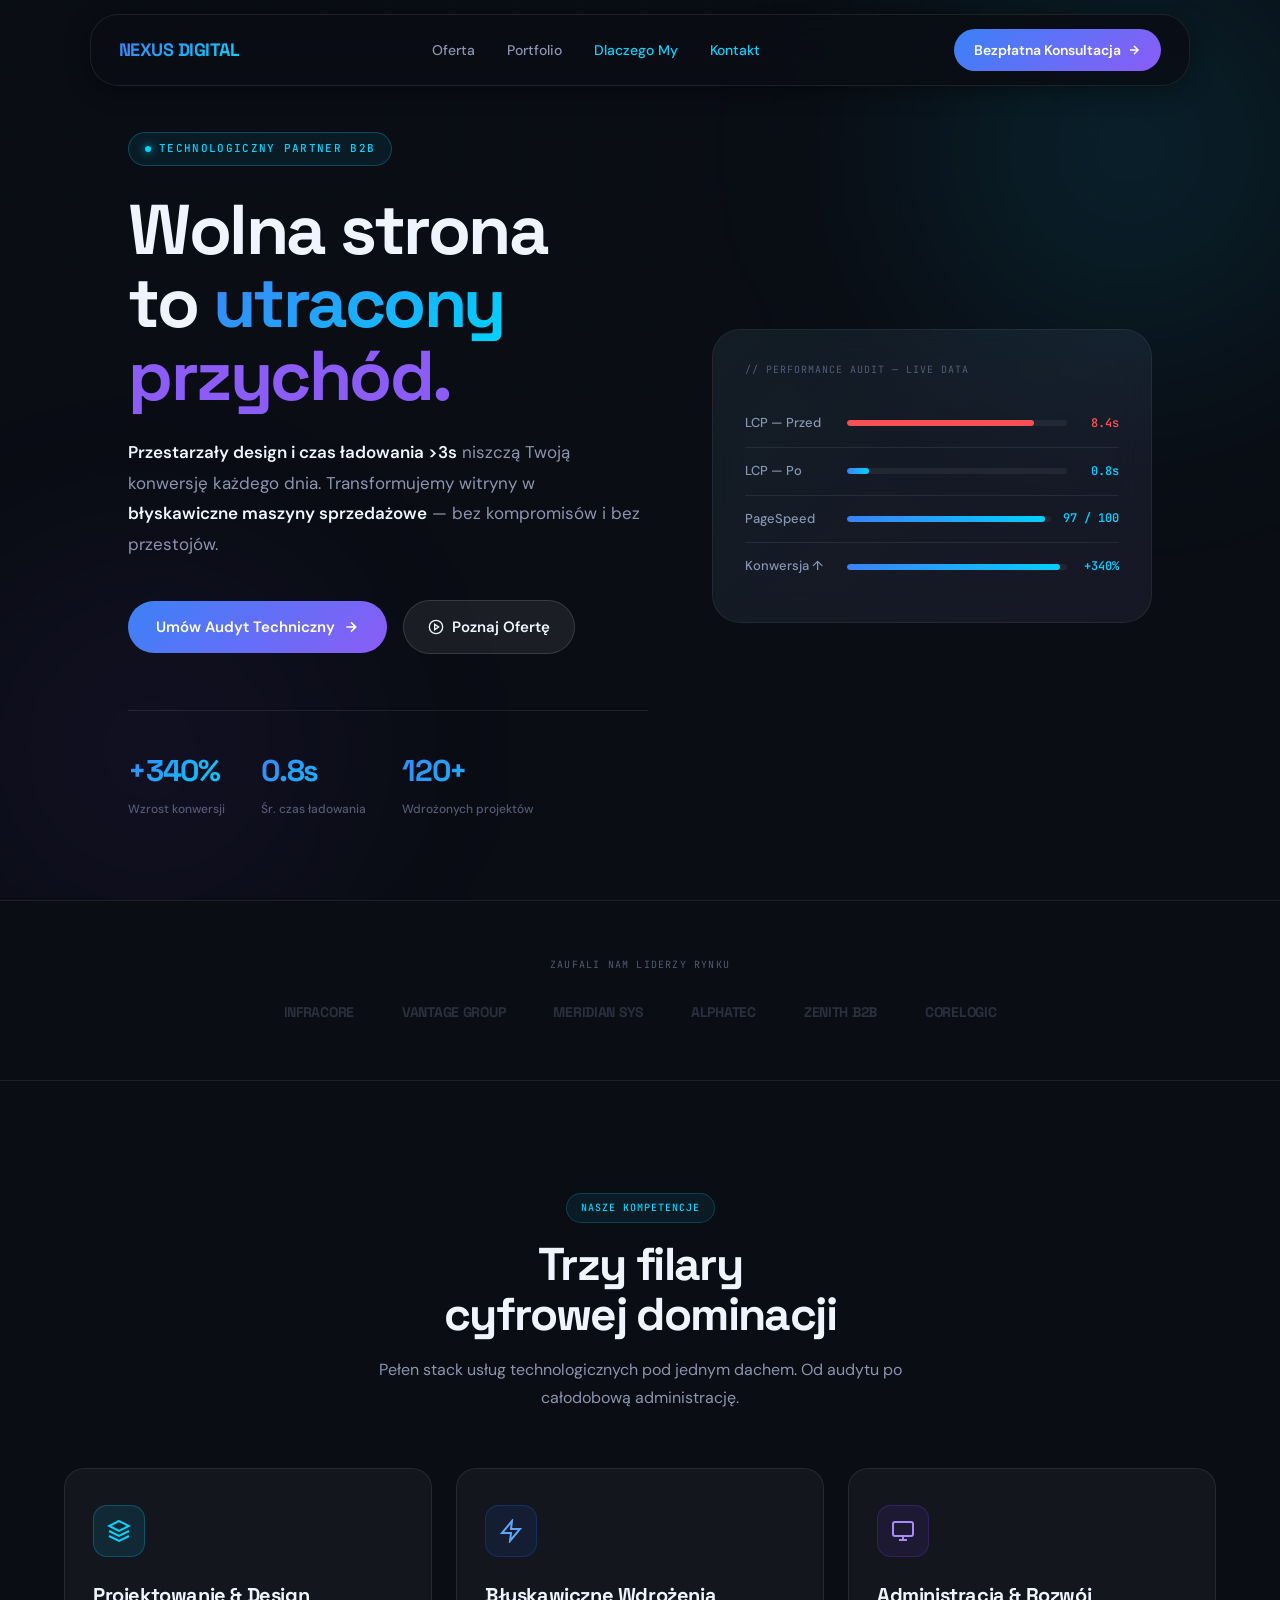
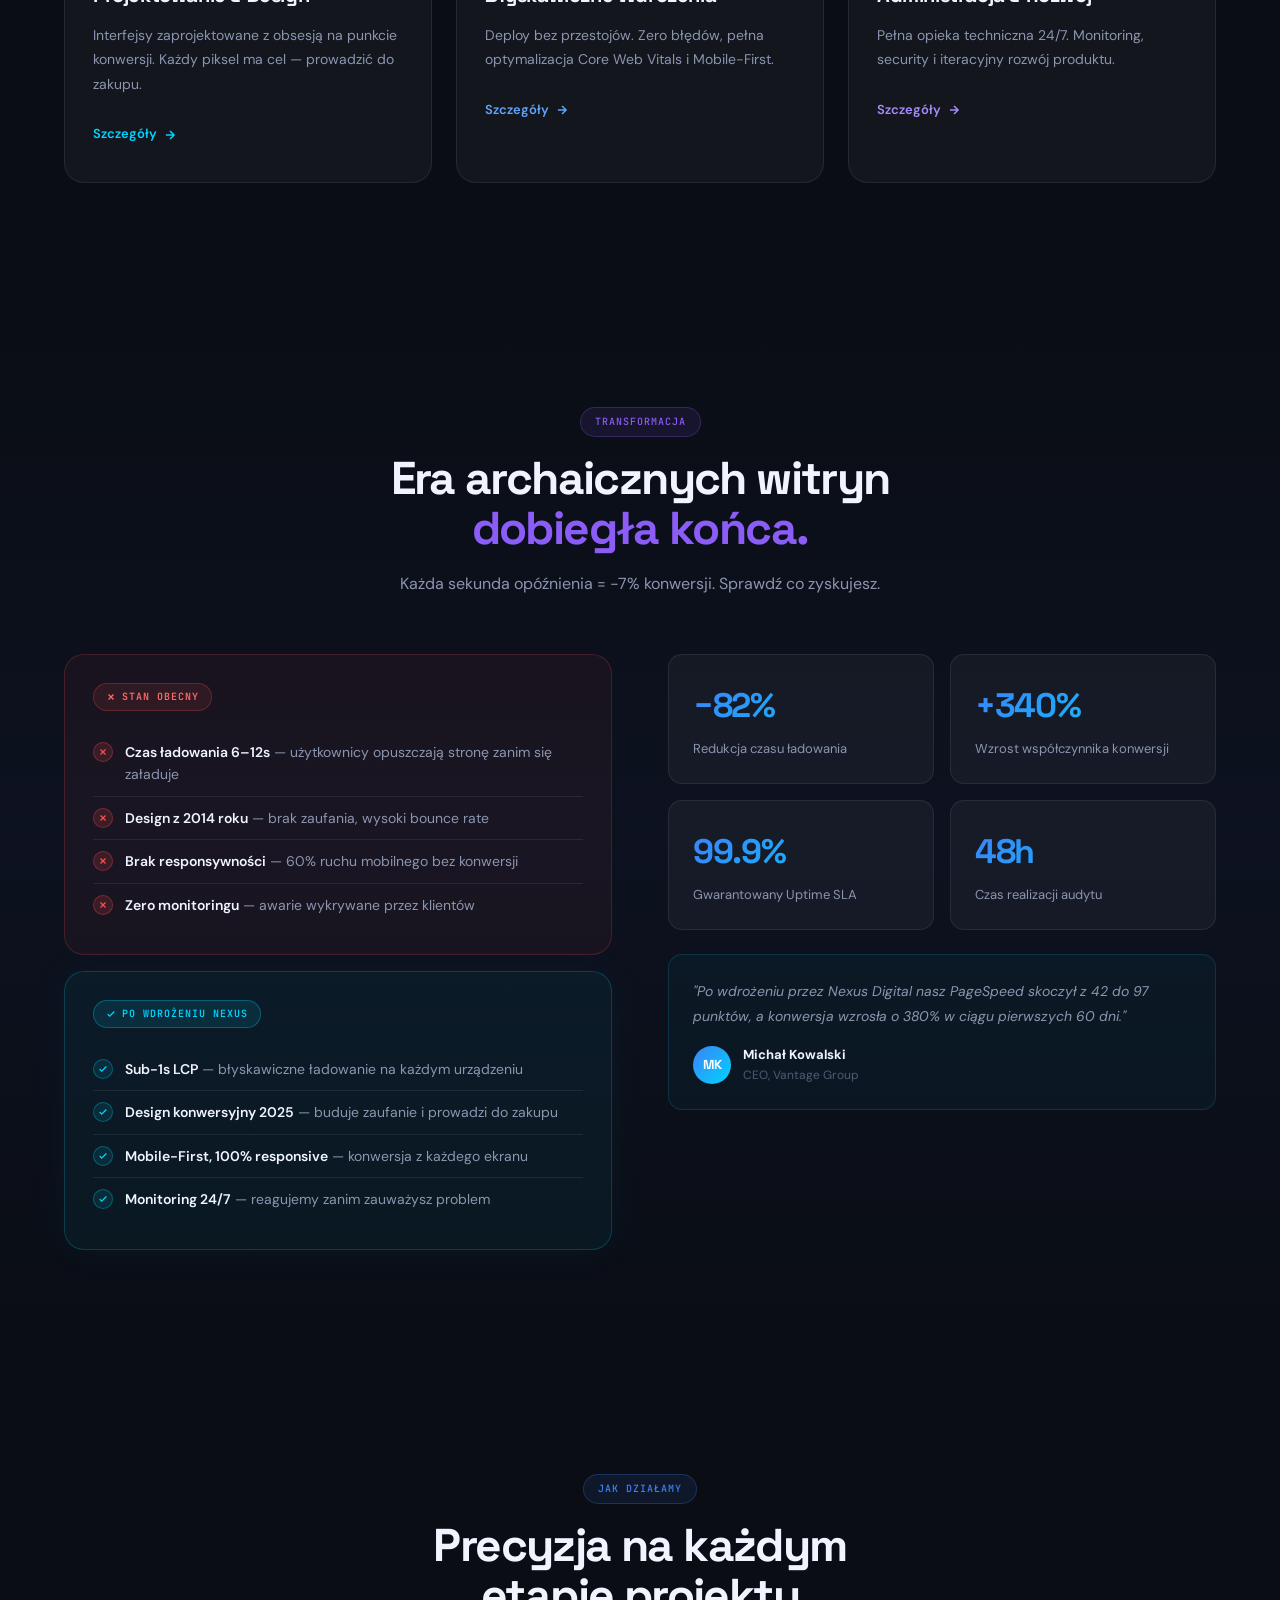
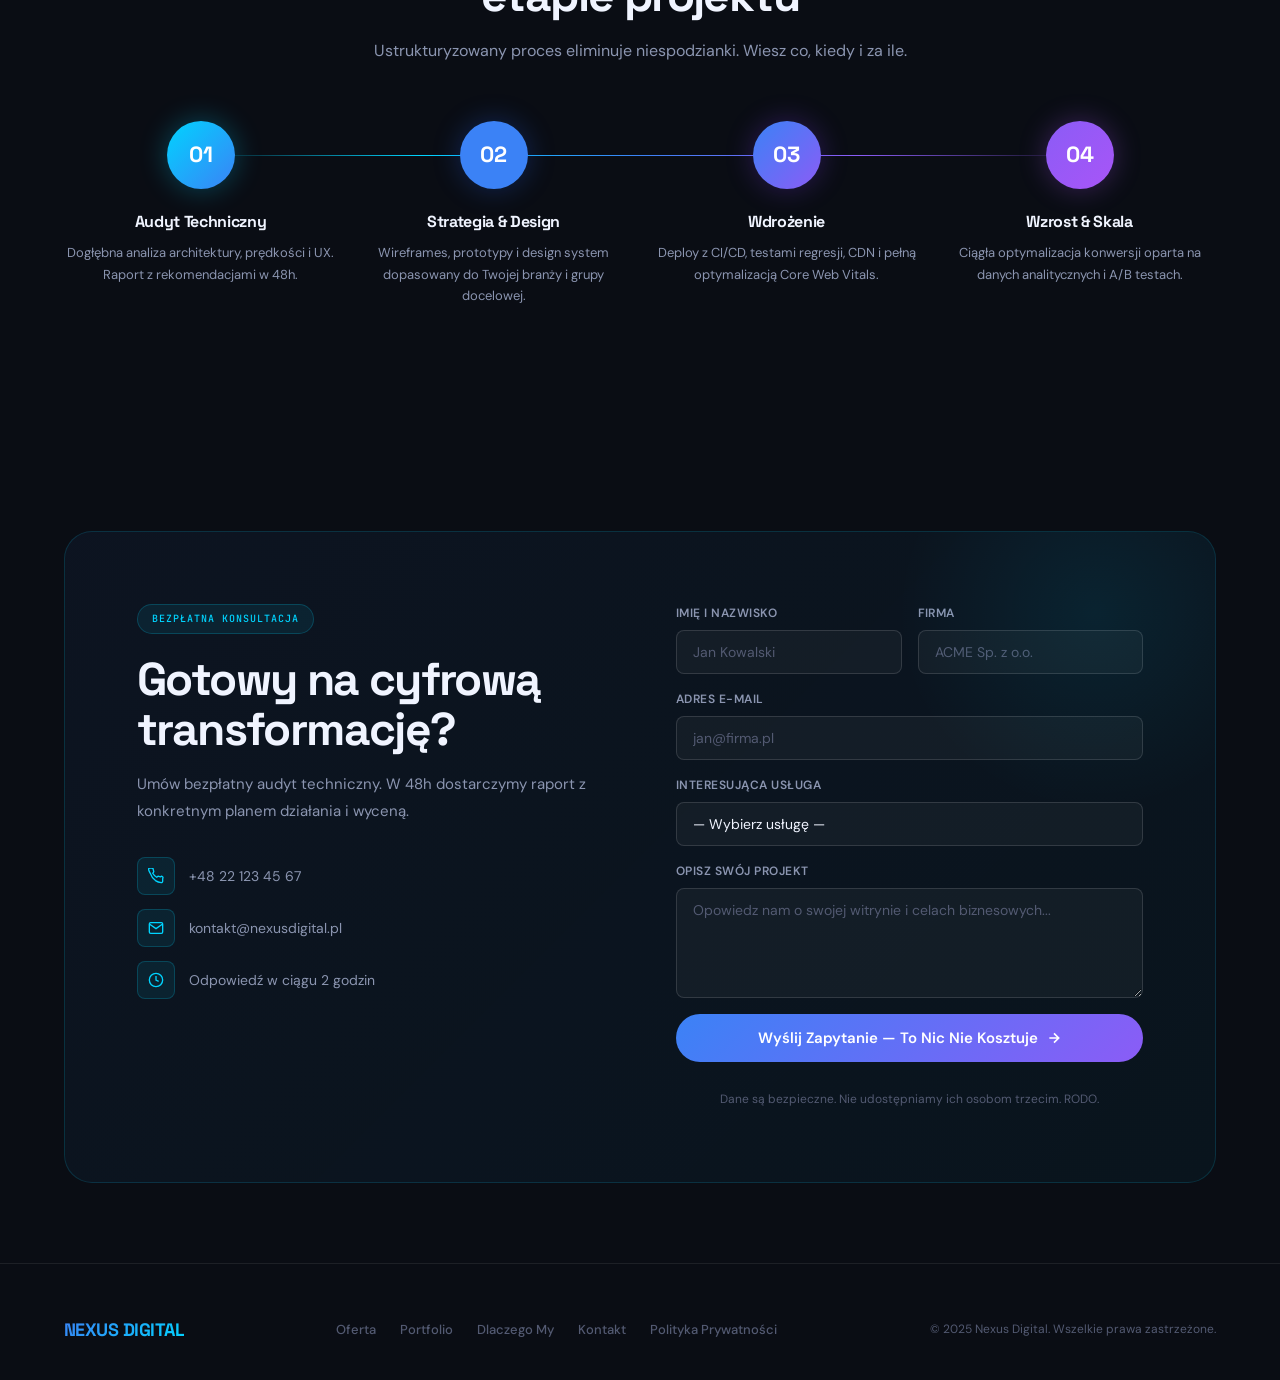
==== index.html @ 64f94a39 "Launch NEXUS DIGITAL agency landing page Multi-page site: landing, oferta, portfolio Dark mode with " ====
<!DOCTYPE html>
<html lang="pl">
<head>
  <meta charset="UTF-8" />
  <meta name="viewport" content="width=device-width, initial-scale=1.0" />
  <title>NEXUS DIGITAL — Agencja Technologiczna B2B</title>
  <meta name="description" content="Transformujemy przestarzałe witryny w błyskawiczne maszyny konwersji. Projektowanie, wdrożenia i pełna administracja techniczna dla firm B2B." />
  <link rel="preconnect" href="https://fonts.googleapis.com" />
  <link rel="preconnect" href="https://fonts.gstatic.com" crossorigin />
  <link href="https://fonts.googleapis.com/css2?family=Space+Grotesk:wght@400;500;600;700;800&family=DM+Sans:wght@400;500;700&family=JetBrains+Mono:wght@400;500&display=swap" rel="stylesheet" />
  <link rel="stylesheet" href="shared.css" />
  <style>
    /* ── Hero ─────────────────────────────────────────────── */
    .hero {
      position: relative;
      min-height: 100vh;
      display: flex;
      align-items: center;
      padding: calc(var(--nav-h) + 60px) 0 80px;
      overflow: hidden;
    }
    .hero .bg-grid { opacity: 0.4; }
    .hero__orb {
      position: absolute;
      border-radius: 50%;
      filter: blur(100px);
      pointer-events: none;
    }
    .hero__orb--1 {
      width: 600px; height: 600px;
      top: -150px; right: -150px;
      background: radial-gradient(circle, rgba(0,212,255,0.15) 0%, transparent 70%);
    }
    .hero__orb--2 {
      width: 500px; height: 500px;
      bottom: -100px; left: -100px;
      background: radial-gradient(circle, rgba(124,58,237,0.12) 0%, transparent 70%);
    }
    .hero__inner {
      position: relative;
      z-index: 2;
      display: grid;
      grid-template-columns: 1fr 440px;
      gap: 64px;
      align-items: center;
    }
    .hero__badge {
      display: inline-flex;
      align-items: center;
      gap: 8px;
      font-family: var(--font-mono);
      font-size: 11px;
      font-weight: 500;
      letter-spacing: 0.12em;
      text-transform: uppercase;
      color: var(--cyan);
      background: rgba(0,212,255,0.08);
      border: 1px solid rgba(0,212,255,0.25);
      padding: 7px 16px;
      border-radius: 100px;
      margin-bottom: 28px;
    }
    .hero__badge::before {
      content: '';
      width: 6px; height: 6px;
      border-radius: 50%;
      background: var(--cyan);
      box-shadow: 0 0 8px var(--cyan);
      animation: blink 2s infinite;
    }
    @keyframes blink { 0%,100%{opacity:1} 50%{opacity:.3} }

    .hero__headline {
      font-family: var(--font-heading);
      font-size: clamp(42px, 5.5vw, 72px);
      font-weight: 800;
      line-height: 1.04;
      letter-spacing: -0.035em;
      color: var(--text-primary);
      margin-bottom: 24px;
    }
    .hero__headline .grad-cyan {
      background: linear-gradient(135deg, var(--blue) 0%, var(--cyan) 100%);
      -webkit-background-clip: text; -webkit-text-fill-color: transparent; background-clip: text;
    }
    .hero__headline .grad-violet { color: var(--violet); }

    .hero__sub {
      font-size: 17px;
      color: var(--text-secondary);
      line-height: 1.8;
      max-width: 520px;
      margin-bottom: 40px;
    }
    .hero__sub strong { color: var(--text-primary); font-weight: 600; }

    .hero__actions {
      display: flex;
      align-items: center;
      gap: 16px;
      flex-wrap: wrap;
    }

    .hero__stats {
      display: flex;
      gap: 36px;
      margin-top: 56px;
      padding-top: 36px;
      border-top: 1px solid var(--border);
      flex-wrap: wrap;
    }
    .stat__value {
      font-family: var(--font-heading);
      font-size: 30px;
      font-weight: 800;
      letter-spacing: -0.04em;
      background: linear-gradient(135deg, var(--blue), var(--cyan));
      -webkit-background-clip: text; -webkit-text-fill-color: transparent; background-clip: text;
      display: block;
    }
    .stat__label { font-size: 12px; color: var(--text-muted); margin-top: 3px; font-weight: 500; }

    /* Perf Card */
    .perf-card {
      background: var(--surface);
      border: 1px solid var(--border);
      border-radius: var(--radius-xl);
      padding: 32px;
      backdrop-filter: blur(20px);
      position: relative;
      overflow: hidden;
    }
    .perf-card::before {
      content: '';
      position: absolute; inset: 0;
      background: linear-gradient(135deg, rgba(0,212,255,0.04) 0%, rgba(124,58,237,0.04) 100%);
      pointer-events: none;
    }
    .perf-card__title {
      font-family: var(--font-mono);
      font-size: 10px;
      letter-spacing: 0.1em;
      text-transform: uppercase;
      color: var(--text-muted);
      margin-bottom: 22px;
    }
    .perf-row {
      display: flex;
      align-items: center;
      justify-content: space-between;
      padding: 13px 0;
      border-bottom: 1px solid var(--border);
      gap: 12px;
    }
    .perf-row:last-child { border-bottom: none; }
    .perf-row__label { font-size: 13px; font-weight: 500; color: var(--text-secondary); min-width: 90px; }
    .perf-row__bar { flex: 1; height: 6px; background: rgba(255,255,255,0.06); border-radius: 3px; overflow: hidden; }
    .perf-row__fill {
      height: 100%;
      border-radius: 3px;
      width: 0;
      transition: width 1.4s cubic-bezier(0.22,1,0.36,1) 0.5s;
    }
    .fill--bad  { background: #FF4D4D; }
    .fill--good { background: linear-gradient(90deg, var(--blue), var(--cyan)); }
    .perf-row__val { font-family: var(--font-mono); font-size: 12px; font-weight: 600; min-width: 40px; text-align: right; }
    .val--bad  { color: #FF4D4D; }
    .val--good { color: var(--cyan); }
    .perf-card.animated .fill--bad-1  { width: 85%; }
    .perf-card.animated .fill--good-1 { width: 10%; }
    .perf-card.animated .fill--good-2 { width: 97%; }
    .perf-card.animated .fill--good-3 { width: 97%; }

    /* ── Logos ─────────────────────────────────────────────── */
    .logos {
      padding: 56px 0;
      border-top: 1px solid var(--border);
      border-bottom: 1px solid var(--border);
    }
    .logos__label {
      text-align: center;
      font-family: var(--font-mono);
      font-size: 10px;
      letter-spacing: 0.12em;
      text-transform: uppercase;
      color: var(--text-muted);
      margin-bottom: 28px;
    }
    .logos__row {
      display: flex;
      align-items: center;
      justify-content: center;
      gap: 48px;
      flex-wrap: wrap;
    }
    .logo-chip {
      font-family: var(--font-heading);
      font-size: 14px;
      font-weight: 700;
      letter-spacing: -0.02em;
      color: var(--text-muted);
      opacity: 0.45;
      transition: opacity .3s;
      cursor: default;
    }
    .logo-chip:hover { opacity: 0.9; }

    /* ── Services Preview ──────────────────────────────────── */
    .svc-preview { padding: var(--section-gap) 0; }
    .svc-grid {
      display: grid;
      grid-template-columns: repeat(3, 1fr);
      gap: 24px;
      margin-top: 56px;
    }
    .svc-card {
      background: var(--surface);
      border: 1px solid var(--border);
      border-radius: var(--radius-lg);
      padding: 36px 28px;
      position: relative;
      overflow: hidden;
      cursor: pointer;
      transition: transform .3s cubic-bezier(.34,1.56,.64,1), border-color .3s, box-shadow .3s;
      text-decoration: none;
      color: inherit;
      display: block;
    }
    .svc-card:hover { transform: translateY(-6px); }
    .svc-card--cyan:hover  { border-color: rgba(0,212,255,.4);  box-shadow: 0 12px 48px rgba(0,212,255,.1), 0 0 0 1px rgba(0,212,255,.1); }
    .svc-card--blue:hover  { border-color: rgba(36,99,235,.4);  box-shadow: 0 12px 48px rgba(36,99,235,.12), 0 0 0 1px rgba(36,99,235,.1); }
    .svc-card--violet:hover{ border-color: rgba(124,58,237,.4); box-shadow: 0 12px 48px rgba(124,58,237,.12), 0 0 0 1px rgba(124,58,237,.1); }

    .svc-card__glow {
      position: absolute;
      top: -60px; right: -60px;
      width: 200px; height: 200px;
      border-radius: 50%;
      filter: blur(60px);
      pointer-events: none;
      opacity: 0;
      transition: opacity .4s;
    }
    .svc-card:hover .svc-card__glow { opacity: 1; }
    .svc-card--cyan   .svc-card__glow { background: rgba(0,212,255,.15); }
    .svc-card--blue   .svc-card__glow { background: rgba(36,99,235,.15); }
    .svc-card--violet .svc-card__glow { background: rgba(124,58,237,.15); }

    .svc-card__icon {
      width: 52px; height: 52px;
      border-radius: var(--radius-md);
      display: flex; align-items: center; justify-content: center;
      margin-bottom: 22px;
    }
    .svc-card--cyan   .svc-card__icon { background: rgba(0,212,255,.1);  border: 1px solid rgba(0,212,255,.25); }
    .svc-card--blue   .svc-card__icon { background: rgba(36,99,235,.1);  border: 1px solid rgba(36,99,235,.25); }
    .svc-card--violet .svc-card__icon { background: rgba(124,58,237,.1); border: 1px solid rgba(124,58,237,.25); }

    .svc-card__title { font-family: var(--font-heading); font-size: 20px; font-weight: 700; letter-spacing: -.02em; margin-bottom: 12px; }
    .svc-card__desc  { font-size: 14px; color: var(--text-secondary); line-height: 1.75; margin-bottom: 24px; }
    .svc-card__cta {
      display: inline-flex; align-items: center; gap: 6px;
      font-size: 13px; font-weight: 600;
      transition: gap .2s;
    }
    .svc-card--cyan   .svc-card__cta { color: var(--cyan);   }
    .svc-card--blue   .svc-card__cta { color: #60A5FA;       }
    .svc-card--violet .svc-card__cta { color: #A78BFA;       }
    .svc-card:hover .svc-card__cta { gap: 10px; }

    /* ── Why ────────────────────────────────────────────────── */
    .why { padding: var(--section-gap) 0; background: linear-gradient(180deg, var(--bg) 0%, #0D1220 50%, var(--bg) 100%); }
    .why__grid { display: grid; grid-template-columns: 1fr 1fr; gap: 56px; align-items: start; margin-top: 56px; }

    .compare-block { display: flex; flex-direction: column; gap: 16px; }
    .compare-card {
      border-radius: var(--radius-lg);
      padding: 28px;
      position: relative;
      overflow: hidden;
    }
    .compare-card--before { background: rgba(255,77,77,.05); border: 1px solid rgba(255,77,77,.2); }
    .compare-card--after  { background: rgba(0,212,255,.05); border: 1px solid rgba(0,212,255,.2); box-shadow: 0 0 40px rgba(0,212,255,.05); }
    .compare-label {
      display: inline-flex; align-items: center; gap: 6px;
      font-family: var(--font-mono); font-size: 10px; font-weight: 600;
      letter-spacing: .1em; text-transform: uppercase;
      padding: 5px 12px; border-radius: 100px; margin-bottom: 20px;
    }
    .compare-label--before { background: rgba(255,77,77,.1); color: #FF6B6B; border: 1px solid rgba(255,77,77,.25); }
    .compare-label--after  { background: rgba(0,212,255,.1); color: var(--cyan); border: 1px solid rgba(0,212,255,.3); }
    .compare-item { display: flex; align-items: flex-start; gap: 12px; padding: 10px 0; border-bottom: 1px solid var(--border); }
    .compare-item:last-child { border-bottom: none; }
    .compare-dot {
      width: 20px; height: 20px; border-radius: 50%; flex-shrink: 0; margin-top: 1px;
      display: flex; align-items: center; justify-content: center;
    }
    .compare-dot--bad  { background: rgba(255,77,77,.15);  border: 1px solid rgba(255,77,77,.3); }
    .compare-dot--good { background: rgba(0,212,255,.1);   border: 1px solid rgba(0,212,255,.3); }
    .compare-text { font-size: 14px; color: var(--text-secondary); line-height: 1.6; }
    .compare-text strong { color: var(--text-primary); font-weight: 600; }

    .metrics-grid { display: grid; grid-template-columns: 1fr 1fr; gap: 16px; }
    .metric-card {
      background: var(--surface);
      border: 1px solid var(--border);
      border-radius: var(--radius-md);
      padding: 24px;
      transition: border-color .3s, box-shadow .3s;
    }
    .metric-card:hover { border-color: rgba(0,212,255,.3); box-shadow: 0 0 24px rgba(0,212,255,.06); }
    .metric-value {
      font-family: var(--font-heading); font-size: 34px; font-weight: 800;
      letter-spacing: -.04em;
      background: linear-gradient(135deg, var(--blue), var(--cyan));
      -webkit-background-clip: text; -webkit-text-fill-color: transparent; background-clip: text;
    }
    .metric-label { font-size: 13px; color: var(--text-secondary); margin-top: 6px; line-height: 1.5; }

    .testimonial-card {
      margin-top: 24px;
      background: rgba(0,212,255,.04);
      border: 1px solid rgba(0,212,255,.15);
      border-radius: var(--radius-md);
      padding: 24px;
    }
    .testimonial-card blockquote { font-size: 14px; color: var(--text-secondary); line-height: 1.8; font-style: italic; margin-bottom: 16px; }
    .testimonial-author { display: flex; align-items: center; gap: 12px; }
    .author-avatar {
      width: 38px; height: 38px; border-radius: 50%;
      background: linear-gradient(135deg, var(--blue), var(--cyan));
      display: flex; align-items: center; justify-content: center;
      color: #fff; font-family: var(--font-heading); font-weight: 700; font-size: 13px;
      flex-shrink: 0;
    }
    .author-name { font-size: 13px; font-weight: 700; color: var(--text-primary); }
    .author-role { font-size: 12px; color: var(--text-muted); }

    /* ── Process ────────────────────────────────────────────── */
    .process { padding: var(--section-gap) 0; }
    .steps-grid {
      display: grid;
      grid-template-columns: repeat(4, 1fr);
      gap: 20px;
      margin-top: 56px;
      position: relative;
    }
    .steps-grid::before {
      content: '';
      position: absolute;
      top: 34px; left: 12%; right: 12%;
      height: 1px;
      background: linear-gradient(90deg, transparent, var(--cyan), var(--blue), var(--violet), transparent);
    }
    .step { display: flex; flex-direction: column; align-items: center; text-align: center; }
    .step__num {
      width: 68px; height: 68px; border-radius: 50%;
      display: flex; align-items: center; justify-content: center;
      font-family: var(--font-heading); font-size: 22px; font-weight: 800;
      color: #fff; position: relative; z-index: 2; margin-bottom: 20px;
    }
    .step:nth-child(1) .step__num { background: linear-gradient(135deg, var(--cyan), var(--blue)); box-shadow: 0 0 28px rgba(0,212,255,.3); }
    .step:nth-child(2) .step__num { background: linear-gradient(135deg, var(--blue), var(--blue)); box-shadow: 0 0 28px rgba(36,99,235,.3); }
    .step:nth-child(3) .step__num { background: linear-gradient(135deg, var(--blue), var(--violet)); box-shadow: 0 0 28px rgba(124,58,237,.3); }
    .step:nth-child(4) .step__num { background: linear-gradient(135deg, var(--violet), #A855F7); box-shadow: 0 0 28px rgba(168,85,247,.3); }
    .step__title { font-family: var(--font-heading); font-size: 16px; font-weight: 700; letter-spacing: -.02em; margin-bottom: 8px; }
    .step__desc  { font-size: 13px; color: var(--text-secondary); line-height: 1.65; }

    /* ── CTA Banner ─────────────────────────────────────────── */
    .cta-banner {
      padding: var(--section-gap) 0;
    }
    .cta-banner__inner {
      background: linear-gradient(135deg, rgba(36,99,235,.12) 0%, rgba(0,212,255,.08) 50%, rgba(124,58,237,.1) 100%);
      border: 1px solid rgba(0,212,255,.2);
      border-radius: var(--radius-xl);
      padding: 80px;
      text-align: center;
      position: relative;
      overflow: hidden;
    }
    .cta-banner__inner::before {
      content: '';
      position: absolute; top: -120px; left: 50%; transform: translateX(-50%);
      width: 600px; height: 300px;
      background: radial-gradient(ellipse, rgba(0,212,255,.1) 0%, transparent 70%);
      pointer-events: none;
    }
    .cta-banner__title {
      font-family: var(--font-heading);
      font-size: clamp(30px, 4vw, 48px);
      font-weight: 800; letter-spacing: -.035em;
      margin-bottom: 18px; position: relative; z-index: 1;
    }
    .cta-banner__sub { font-size: 16px; color: var(--text-secondary); margin-bottom: 36px; position: relative; z-index: 1; }
    .cta-banner__actions { display: flex; align-items: center; justify-content: center; gap: 16px; flex-wrap: wrap; position: relative; z-index: 1; }

    /* ── Responsive ─────────────────────────────────────────── */
    @media (max-width: 1024px) {
      .hero__inner { grid-template-columns: 1fr; }
      .perf-card   { display: none; }
      .svc-grid    { grid-template-columns: 1fr; }
      .why__grid   { grid-template-columns: 1fr; }
      .steps-grid  { grid-template-columns: repeat(2,1fr); }
      .steps-grid::before { display: none; }
    }
    @media (max-width: 768px) {
      .svc-grid    { grid-template-columns: 1fr; }
      .metrics-grid { grid-template-columns: 1fr; }
      .cta-banner__inner { padding: 48px 24px; }
    }
    @media (max-width: 480px) {
      .hero__actions { flex-direction: column; width: 100%; }
      .btn-primary, .btn-secondary { justify-content: center; }
      .steps-grid { grid-template-columns: 1fr; }
    }
  </style>
</head>
<body>

<!-- ── Nav ─────────────────────────────────────────────── -->
<nav class="nav" id="nav">
  <div class="nav__inner">
    <a href="index.html" class="nav__logo">NEXUS DIGITAL</a>
    <ul class="nav__links">
      <li><a href="oferta.html">Oferta</a></li>
      <li><a href="portfolio.html">Portfolio</a></li>
      <li><a href="index.html#why">Dlaczego My</a></li>
      <li><a href="index.html#contact">Kontakt</a></li>
    </ul>
    <a href="index.html#contact" class="nav__cta">
      Bezpłatna Konsultacja
      <svg width="14" height="14" viewBox="0 0 24 24" fill="none" stroke="currentColor" stroke-width="2.5"><path d="M5 12h14M12 5l7 7-7 7"/></svg>
    </a>
    <button class="nav__hamburger" id="hamburger" aria-label="Otwórz menu" aria-expanded="false">
      <span></span><span></span><span></span>
    </button>
  </div>
</nav>

<!-- Mobile Menu -->
<div class="mobile-menu" id="mobileMenu">
  <button class="mobile-menu__close" id="mobileClose" aria-label="Zamknij">✕</button>
  <a href="oferta.html" class="mobile-link">Oferta</a>
  <a href="portfolio.html" class="mobile-link">Portfolio</a>
  <a href="index.html#why" class="mobile-link">Dlaczego My</a>
  <a href="index.html#contact" class="mobile-link">Kontakt</a>
</div>

<!-- ── Hero ────────────────────────────────────────────── -->
<section class="hero" id="hero">
  <div class="bg-grid"></div>
  <div class="hero__orb hero__orb--1"></div>
  <div class="hero__orb hero__orb--2"></div>
  <div class="container">
    <div class="hero__inner">
      <div>
        <div class="hero__badge reveal">Technologiczny Partner B2B</div>
        <h1 class="hero__headline reveal reveal-d1">
          Wolna strona<br>
          to <span class="grad-cyan">utracony</span><br>
          <span class="grad-violet">przychód.</span>
        </h1>
        <p class="hero__sub reveal reveal-d2">
          <strong>Przestarzały design i czas ładowania >3s</strong> niszczą Twoją konwersję każdego dnia. Transformujemy witryny w <strong>błyskawiczne maszyny sprzedażowe</strong> — bez kompromisów i bez przestojów.
        </p>
        <div class="hero__actions reveal reveal-d3">
          <a href="#contact" class="btn-primary">
            Umów Audyt Techniczny
            <svg width="16" height="16" viewBox="0 0 24 24" fill="none" stroke="currentColor" stroke-width="2.5"><path d="M5 12h14M12 5l7 7-7 7"/></svg>
          </a>
          <a href="oferta.html" class="btn-secondary">
            <svg width="16" height="16" viewBox="0 0 24 24" fill="none" stroke="currentColor" stroke-width="2"><circle cx="12" cy="12" r="10"/><path d="M10 8l6 4-6 4V8z"/></svg>
            Poznaj Ofertę
          </a>
        </div>
        <div class="hero__stats reveal reveal-d4">
          <div class="stat">
            <span class="stat__value">+340%</span>
            <span class="stat__label">Wzrost konwersji</span>
          </div>
          <div class="stat">
            <span class="stat__value">0.8s</span>
            <span class="stat__label">Śr. czas ładowania</span>
          </div>
          <div class="stat">
            <span class="stat__value">120+</span>
            <span class="stat__label">Wdrożonych projektów</span>
          </div>
        </div>
      </div>
      <!-- Perf card -->
      <div class="perf-card reveal reveal-d2" id="perfCard">
        <p class="perf-card__title">// Performance Audit — Live Data</p>
        <div class="perf-row">
          <span class="perf-row__label">LCP — Przed</span>
          <div class="perf-row__bar"><div class="perf-row__fill fill--bad fill--bad-1"></div></div>
          <span class="perf-row__val val--bad">8.4s</span>
        </div>
        <div class="perf-row">
          <span class="perf-row__label">LCP — Po</span>
          <div class="perf-row__bar"><div class="perf-row__fill fill--good fill--good-1"></div></div>
          <span class="perf-row__val val--good">0.8s</span>
        </div>
        <div class="perf-row">
          <span class="perf-row__label">PageSpeed</span>
          <div class="perf-row__bar"><div class="perf-row__fill fill--good fill--good-2"></div></div>
          <span class="perf-row__val val--good">97 / 100</span>
        </div>
        <div class="perf-row">
          <span class="perf-row__label">Konwersja ↑</span>
          <div class="perf-row__bar"><div class="perf-row__fill fill--good fill--good-3"></div></div>
          <span class="perf-row__val val--good">+340%</span>
        </div>
      </div>
    </div>
  </div>
</section>

<!-- ── Logos ─────────────────────────────────────────────── -->
<section class="logos">
  <div class="container">
    <p class="logos__label">Zaufali nam liderzy rynku</p>
    <div class="logos__row">
      <span class="logo-chip">INFRACORE</span>
      <span class="logo-chip">VANTAGE GROUP</span>
      <span class="logo-chip">MERIDIAN SYS</span>
      <span class="logo-chip">ALPHATEC</span>
      <span class="logo-chip">ZENITH B2B</span>
      <span class="logo-chip">CORELOGIC</span>
    </div>
  </div>
</section>

<!-- ── Services Preview ───────────────────────────────────── -->
<section class="svc-preview" id="services">
  <div class="container">
    <div class="section-header">
      <div class="tag reveal">Nasze Kompetencje</div>
      <h2 class="section-title reveal reveal-d1">Trzy filary<br>cyfrowej dominacji</h2>
      <p class="section-sub reveal reveal-d2">Pełen stack usług technologicznych pod jednym dachem. Od audytu po całodobową administrację.</p>
    </div>
    <div class="svc-grid">
      <a href="oferta.html#design" class="svc-card svc-card--cyan reveal">
        <div class="svc-card__glow"></div>
        <div class="svc-card__icon">
          <svg width="24" height="24" viewBox="0 0 24 24" fill="none" stroke="#00D4FF" stroke-width="2"><path d="M12 2L2 7l10 5 10-5-10-5z"/><path d="M2 17l10 5 10-5"/><path d="M2 12l10 5 10-5"/></svg>
        </div>
        <h3 class="svc-card__title">Projektowanie &amp; Design</h3>
        <p class="svc-card__desc">Interfejsy zaprojektowane z obsesją na punkcie konwersji. Każdy piksel ma cel — prowadzić do zakupu.</p>
        <span class="svc-card__cta">
          Szczegóły
          <svg width="14" height="14" viewBox="0 0 24 24" fill="none" stroke="currentColor" stroke-width="2.5"><path d="M5 12h14M12 5l7 7-7 7"/></svg>
        </span>
      </a>
      <a href="oferta.html#deploy" class="svc-card svc-card--blue reveal reveal-d1">
        <div class="svc-card__glow"></div>
        <div class="svc-card__icon">
          <svg width="24" height="24" viewBox="0 0 24 24" fill="none" stroke="#60A5FA" stroke-width="2"><path d="M13 2L3 14h9l-1 8 10-12h-9l1-8z"/></svg>
        </div>
        <h3 class="svc-card__title">Błyskawiczne Wdrożenia</h3>
        <p class="svc-card__desc">Deploy bez przestojów. Zero błędów, pełna optymalizacja Core Web Vitals i Mobile-First.</p>
        <span class="svc-card__cta">
          Szczegóły
          <svg width="14" height="14" viewBox="0 0 24 24" fill="none" stroke="currentColor" stroke-width="2.5"><path d="M5 12h14M12 5l7 7-7 7"/></svg>
        </span>
      </a>
      <a href="oferta.html#admin" class="svc-card svc-card--violet reveal reveal-d2">
        <div class="svc-card__glow"></div>
        <div class="svc-card__icon">
          <svg width="24" height="24" viewBox="0 0 24 24" fill="none" stroke="#A78BFA" stroke-width="2"><rect x="2" y="3" width="20" height="14" rx="2"/><path d="M8 21h8m-4-4v4"/></svg>
        </div>
        <h3 class="svc-card__title">Administracja &amp; Rozwój</h3>
        <p class="svc-card__desc">Pełna opieka techniczna 24/7. Monitoring, security i iteracyjny rozwój produktu.</p>
        <span class="svc-card__cta">
          Szczegóły
          <svg width="14" height="14" viewBox="0 0 24 24" fill="none" stroke="currentColor" stroke-width="2.5"><path d="M5 12h14M12 5l7 7-7 7"/></svg>
        </span>
      </a>
    </div>
  </div>
</section>

<!-- ── Why ────────────────────────────────────────────────── -->
<section class="why" id="why">
  <div class="container">
    <div class="section-header">
      <div class="tag tag--violet reveal">Transformacja</div>
      <h2 class="section-title reveal reveal-d1">Era archaicznych witryn<br><span class="grad-violet">dobiegła końca.</span></h2>
      <p class="section-sub reveal reveal-d2">Każda sekunda opóźnienia = −7% konwersji. Sprawdź co zyskujesz.</p>
    </div>
    <div class="why__grid">
      <div class="compare-block">
        <div class="compare-card compare-card--before reveal">
          <div class="compare-label compare-label--before">
            <svg width="10" height="10" viewBox="0 0 24 24" fill="none" stroke="currentColor" stroke-width="3"><path d="M18 6L6 18M6 6l12 12"/></svg>
            Stan Obecny
          </div>
          <div class="compare-item">
            <div class="compare-dot compare-dot--bad"><svg width="10" height="10" viewBox="0 0 24 24" fill="none" stroke="#FF4D4D" stroke-width="3"><path d="M18 6L6 18M6 6l12 12"/></svg></div>
            <p class="compare-text"><strong>Czas ładowania 6–12s</strong> — użytkownicy opuszczają stronę zanim się załaduje</p>
          </div>
          <div class="compare-item">
            <div class="compare-dot compare-dot--bad"><svg width="10" height="10" viewBox="0 0 24 24" fill="none" stroke="#FF4D4D" stroke-width="3"><path d="M18 6L6 18M6 6l12 12"/></svg></div>
            <p class="compare-text"><strong>Design z 2014 roku</strong> — brak zaufania, wysoki bounce rate</p>
          </div>
          <div class="compare-item">
            <div class="compare-dot compare-dot--bad"><svg width="10" height="10" viewBox="0 0 24 24" fill="none" stroke="#FF4D4D" stroke-width="3"><path d="M18 6L6 18M6 6l12 12"/></svg></div>
            <p class="compare-text"><strong>Brak responsywności</strong> — 60% ruchu mobilnego bez konwersji</p>
          </div>
          <div class="compare-item">
            <div class="compare-dot compare-dot--bad"><svg width="10" height="10" viewBox="0 0 24 24" fill="none" stroke="#FF4D4D" stroke-width="3"><path d="M18 6L6 18M6 6l12 12"/></svg></div>
            <p class="compare-text"><strong>Zero monitoringu</strong> — awarie wykrywane przez klientów</p>
          </div>
        </div>
        <div class="compare-card compare-card--after reveal reveal-d1">
          <div class="compare-label compare-label--after">
            <svg width="10" height="10" viewBox="0 0 24 24" fill="none" stroke="currentColor" stroke-width="3"><path d="M20 6L9 17l-5-5"/></svg>
            Po Wdrożeniu Nexus
          </div>
          <div class="compare-item">
            <div class="compare-dot compare-dot--good"><svg width="10" height="10" viewBox="0 0 24 24" fill="none" stroke="#00D4FF" stroke-width="3"><path d="M20 6L9 17l-5-5"/></svg></div>
            <p class="compare-text"><strong>Sub-1s LCP</strong> — błyskawiczne ładowanie na każdym urządzeniu</p>
          </div>
          <div class="compare-item">
            <div class="compare-dot compare-dot--good"><svg width="10" height="10" viewBox="0 0 24 24" fill="none" stroke="#00D4FF" stroke-width="3"><path d="M20 6L9 17l-5-5"/></svg></div>
            <p class="compare-text"><strong>Design konwersyjny 2025</strong> — buduje zaufanie i prowadzi do zakupu</p>
          </div>
          <div class="compare-item">
            <div class="compare-dot compare-dot--good"><svg width="10" height="10" viewBox="0 0 24 24" fill="none" stroke="#00D4FF" stroke-width="3"><path d="M20 6L9 17l-5-5"/></svg></div>
            <p class="compare-text"><strong>Mobile-First, 100% responsive</strong> — konwersja z każdego ekranu</p>
          </div>
          <div class="compare-item">
            <div class="compare-dot compare-dot--good"><svg width="10" height="10" viewBox="0 0 24 24" fill="none" stroke="#00D4FF" stroke-width="3"><path d="M20 6L9 17l-5-5"/></svg></div>
            <p class="compare-text"><strong>Monitoring 24/7</strong> — reagujemy zanim zauważysz problem</p>
          </div>
        </div>
      </div>
      <div>
        <div class="metrics-grid">
          <div class="metric-card reveal"><div class="metric-value">−82%</div><div class="metric-label">Redukcja czasu ładowania</div></div>
          <div class="metric-card reveal reveal-d1"><div class="metric-value">+340%</div><div class="metric-label">Wzrost współczynnika konwersji</div></div>
          <div class="metric-card reveal reveal-d2"><div class="metric-value">99.9%</div><div class="metric-label">Gwarantowany Uptime SLA</div></div>
          <div class="metric-card reveal reveal-d3"><div class="metric-value">48h</div><div class="metric-label">Czas realizacji audytu</div></div>
        </div>
        <div class="testimonial-card reveal reveal-d2">
          <blockquote>"Po wdrożeniu przez Nexus Digital nasz PageSpeed skoczył z 42 do 97 punktów, a konwersja wzrosła o 380% w ciągu pierwszych 60 dni."</blockquote>
          <div class="testimonial-author">
            <div class="author-avatar">MK</div>
            <div>
              <div class="author-name">Michał Kowalski</div>
              <div class="author-role">CEO, Vantage Group</div>
            </div>
          </div>
        </div>
      </div>
    </div>
  </div>
</section>

<!-- ── Process ────────────────────────────────────────────── -->
<section class="process" id="process">
  <div class="container">
    <div class="section-header">
      <div class="tag tag--blue reveal">Jak Działamy</div>
      <h2 class="section-title reveal reveal-d1">Precyzja na każdym<br>etapie projektu</h2>
      <p class="section-sub reveal reveal-d2">Ustrukturyzowany proces eliminuje niespodzianki. Wiesz co, kiedy i za ile.</p>
    </div>
    <div class="steps-grid">
      <div class="step reveal">
        <div class="step__num">01</div>
        <h3 class="step__title">Audyt Techniczny</h3>
        <p class="step__desc">Dogłębna analiza architektury, prędkości i UX. Raport z rekomendacjami w 48h.</p>
      </div>
      <div class="step reveal reveal-d1">
        <div class="step__num">02</div>
        <h3 class="step__title">Strategia &amp; Design</h3>
        <p class="step__desc">Wireframes, prototypy i design system dopasowany do Twojej branży i grupy docelowej.</p>
      </div>
      <div class="step reveal reveal-d2">
        <div class="step__num">03</div>
        <h3 class="step__title">Wdrożenie</h3>
        <p class="step__desc">Deploy z CI/CD, testami regresji, CDN i pełną optymalizacją Core Web Vitals.</p>
      </div>
      <div class="step reveal reveal-d3">
        <div class="step__num">04</div>
        <h3 class="step__title">Wzrost &amp; Skala</h3>
        <p class="step__desc">Ciągła optymalizacja konwersji oparta na danych analitycznych i A/B testach.</p>
      </div>
    </div>
  </div>
</section>

<!-- ── Contact ────────────────────────────────────────────── -->
<section class="contact-section" id="contact" style="padding: var(--section-gap) 0 0;">
  <div class="container">
    <div class="contact-inner reveal">
      <div class="contact-left">
        <div class="tag">Bezpłatna Konsultacja</div>
        <h2 class="section-title" style="text-align:left;margin-top:20px;">Gotowy na cyfrową<br>transformację?</h2>
        <p style="font-size:15px;color:var(--text-secondary);line-height:1.8;margin:16px 0 32px;">Umów bezpłatny audyt techniczny. W 48h dostarczymy raport z konkretnym planem działania i wyceną.</p>
        <div class="contact-info-list">
          <div class="contact-info-item">
            <div class="contact-info-icon"><svg width="16" height="16" viewBox="0 0 24 24" fill="none" stroke="#00D4FF" stroke-width="2"><path d="M22 16.92v3a2 2 0 01-2.18 2 19.79 19.79 0 01-8.63-3.07A19.5 19.5 0 013.86 8.81 19.79 19.79 0 01.79 2.18 2 2 0 012.78 0h3a2 2 0 012 1.72c.127.96.361 1.903.7 2.81a2 2 0 01-.45 2.11L7.09 7.91a16 16 0 006 6l.91-.91a2 2 0 012.11-.45c.907.339 1.85.573 2.81.7A2 2 0 0122 15.92z"/></svg></div>
            <span>+48 22 123 45 67</span>
          </div>
          <div class="contact-info-item">
            <div class="contact-info-icon"><svg width="16" height="16" viewBox="0 0 24 24" fill="none" stroke="#00D4FF" stroke-width="2"><path d="M4 4h16c1.1 0 2 .9 2 2v12c0 1.1-.9 2-2 2H4c-1.1 0-2-.9-2-2V6c0-1.1.9-2 2-2z"/><polyline points="22,6 12,13 2,6"/></svg></div>
            <span>kontakt@nexusdigital.pl</span>
          </div>
          <div class="contact-info-item">
            <div class="contact-info-icon"><svg width="16" height="16" viewBox="0 0 24 24" fill="none" stroke="#00D4FF" stroke-width="2"><circle cx="12" cy="12" r="10"/><polyline points="12 6 12 12 16 14"/></svg></div>
            <span>Odpowiedź w ciągu 2 godzin</span>
          </div>
        </div>
      </div>
      <form class="contact-form" id="contactForm" novalidate>
        <div class="form-row">
          <div class="form-group">
            <label for="fname">Imię i Nazwisko</label>
            <input type="text" id="fname" placeholder="Jan Kowalski" required />
          </div>
          <div class="form-group">
            <label for="fcompany">Firma</label>
            <input type="text" id="fcompany" placeholder="ACME Sp. z o.o." />
          </div>
        </div>
        <div class="form-group">
          <label for="femail">Adres e-mail</label>
          <input type="email" id="femail" placeholder="jan@firma.pl" required />
        </div>
        <div class="form-group">
          <label for="fservice">Interesująca usługa</label>
          <select id="fservice">
            <option value="">— Wybierz usługę —</option>
            <option>Projektowanie &amp; Design</option>
            <option>Błyskawiczne Wdrożenie</option>
            <option>Administracja &amp; Rozwój</option>
            <option>Bezpłatny Audyt Techniczny</option>
            <option>Pełen Pakiet</option>
          </select>
        </div>
        <div class="form-group">
          <label for="fmsg">Opisz swój projekt</label>
          <textarea id="fmsg" placeholder="Opowiedz nam o swojej witrynie i celach biznesowych..."></textarea>
        </div>
        <button type="submit" class="btn-primary" style="width:100%;justify-content:center;" id="formBtn">
          Wyślij Zapytanie — To Nic Nie Kosztuje
          <svg width="16" height="16" viewBox="0 0 24 24" fill="none" stroke="currentColor" stroke-width="2.5"><path d="M5 12h14M12 5l7 7-7 7"/></svg>
        </button>
        <p style="font-size:12px;color:var(--text-muted);text-align:center;margin-top:12px;">Dane są bezpieczne. Nie udostępniamy ich osobom trzecim. RODO.</p>
      </form>
    </div>
  </div>
</section>

<!-- ── Footer ────────────────────────────────────────────── -->
<footer>
  <div class="container">
    <div class="footer__inner">
      <div class="footer__logo">NEXUS DIGITAL</div>
      <nav class="footer__links">
        <a href="oferta.html">Oferta</a>
        <a href="portfolio.html">Portfolio</a>
        <a href="index.html#why">Dlaczego My</a>
        <a href="index.html#contact">Kontakt</a>
        <a href="#">Polityka Prywatności</a>
      </nav>
      <p class="footer__copy">© 2025 Nexus Digital. Wszelkie prawa zastrzeżone.</p>
    </div>
  </div>
</footer>

<div class="toast" id="toast"></div>
<script src="shared.js"></script>
</body>
</html>
---- shared.css ----
/* ── CSS Variables ──────────────────────────────────────────────── */
:root {
  --bg:       #0A0D14;
  --bg-alt:   #0F1320;
  --surface:  rgba(255,255,255,0.04);
  --surface2: rgba(255,255,255,0.07);
  --border:   rgba(255,255,255,0.08);
  --border2:  rgba(255,255,255,0.13);

  --text-primary:   #F0F4FF;
  --text-secondary: #8B95B0;
  --text-muted:     #535A72;

  --cyan:   #00D4FF;
  --blue:   #3B82F6;
  --violet: #8B5CF6;

  --radius-sm: 8px;
  --radius-md: 14px;
  --radius-lg: 20px;
  --radius-xl: 28px;

  --nav-h: 72px;
  --max-w: 1200px;
  --section-gap: 112px;

  --font-heading: 'Space Grotesk', sans-serif;
  --font-body:    'DM Sans', sans-serif;
  --font-mono:    'JetBrains Mono', monospace;

  --ease-out:    cubic-bezier(0.22, 1, 0.36, 1);
  --ease-spring: cubic-bezier(0.34, 1.56, 0.64, 1);
}

/* ── Reset ──────────────────────────────────────────────────────── */
*, *::before, *::after { box-sizing: border-box; margin: 0; padding: 0; }
html { scroll-behavior: smooth; -webkit-font-smoothing: antialiased; }
body {
  font-family: var(--font-body);
  background: var(--bg);
  color: var(--text-primary);
  line-height: 1.6;
  overflow-x: hidden;
}
a { color: inherit; text-decoration: none; }
button { font-family: var(--font-body); cursor: pointer; border: none; background: none; }
ul { list-style: none; }
img { display: block; max-width: 100%; }

@media (prefers-reduced-motion: reduce) {
  *, *::before, *::after { animation-duration: .01ms !important; transition-duration: .01ms !important; }
}

/* ── Scrollbar ──────────────────────────────────────────────────── */
::-webkit-scrollbar { width: 5px; }
::-webkit-scrollbar-track { background: var(--bg); }
::-webkit-scrollbar-thumb { background: linear-gradient(var(--blue), var(--cyan)); border-radius: 3px; }

/* ── Container ──────────────────────────────────────────────────── */
.container { max-width: var(--max-w); margin: 0 auto; padding: 0 24px; }

/* ── Background grid ────────────────────────────────────────────── */
.bg-grid {
  position: absolute; inset: 0; pointer-events: none;
  background-image:
    linear-gradient(rgba(0,212,255,0.03) 1px, transparent 1px),
    linear-gradient(90deg, rgba(0,212,255,0.03) 1px, transparent 1px);
  background-size: 64px 64px;
  mask-image: radial-gradient(ellipse 80% 60% at 50% 0%, black 20%, transparent 100%);
}

/* ── Reveal ─────────────────────────────────────────────────────── */
.reveal {
  opacity: 0;
  transform: translateY(24px);
  transition: opacity .65s var(--ease-out), transform .65s var(--ease-out);
}
.reveal.visible { opacity: 1; transform: none; }
.reveal-d1 { transition-delay: .1s; }
.reveal-d2 { transition-delay: .2s; }
.reveal-d3 { transition-delay: .3s; }
.reveal-d4 { transition-delay: .4s; }

/* ── Tags ───────────────────────────────────────────────────────── */
.tag {
  display: inline-flex; align-items: center; gap: 6px;
  font-family: var(--font-mono); font-size: 10px; font-weight: 500;
  letter-spacing: .1em; text-transform: uppercase;
  padding: 6px 14px; border-radius: 100px;
  background: rgba(0,212,255,0.08); color: var(--cyan);
  border: 1px solid rgba(0,212,255,0.2);
}
.tag--violet { background: rgba(139,92,246,0.1); color: var(--violet); border-color: rgba(139,92,246,0.25); }
.tag--blue   { background: rgba(59,130,246,0.1);  color: var(--blue);   border-color: rgba(59,130,246,0.25); }

/* ── Buttons ────────────────────────────────────────────────────── */
.btn-primary {
  display: inline-flex; align-items: center; gap: 8px;
  font-family: var(--font-body); font-size: 15px; font-weight: 600;
  color: #fff;
  background: linear-gradient(135deg, var(--blue) 0%, var(--violet) 100%);
  padding: 14px 28px; border-radius: 100px;
  cursor: pointer; border: none;
  transition: transform .2s var(--ease-spring), box-shadow .2s;
}
.btn-primary:hover {
  transform: translateY(-2px);
  box-shadow: 0 0 32px rgba(59,130,246,.35), 0 12px 32px rgba(59,130,246,.2);
}
.btn-secondary {
  display: inline-flex; align-items: center; gap: 8px;
  font-size: 15px; font-weight: 600; color: var(--text-primary);
  padding: 14px 24px; border-radius: 100px;
  border: 1px solid var(--border2); background: var(--surface2);
  cursor: pointer;
  transition: border-color .2s, box-shadow .2s, transform .2s var(--ease-spring);
}
.btn-secondary:hover {
  border-color: rgba(0,212,255,.4);
  box-shadow: 0 0 24px rgba(0,212,255,.12);
  transform: translateY(-2px);
}

/* ── Section header ─────────────────────────────────────────────── */
.section-header { text-align: center; max-width: 600px; margin: 0 auto; }
.section-title {
  font-family: var(--font-heading);
  font-size: clamp(28px, 3.8vw, 46px);
  font-weight: 800; letter-spacing: -.035em; line-height: 1.1;
  margin: 16px 0;
}
.section-sub { font-size: 16px; color: var(--text-secondary); line-height: 1.75; }

/* gradients */
.grad-cyan {
  background: linear-gradient(135deg, var(--blue) 0%, var(--cyan) 100%);
  -webkit-background-clip: text; -webkit-text-fill-color: transparent; background-clip: text;
}
.grad-violet { color: var(--violet); }

/* ── Navigation ─────────────────────────────────────────────────── */
.nav {
  position: fixed; top: 14px; left: 50%; transform: translateX(-50%);
  width: calc(100% - 32px); max-width: 1100px;
  height: var(--nav-h); z-index: 100;
  background: rgba(10,13,20,0.85);
  backdrop-filter: blur(24px); -webkit-backdrop-filter: blur(24px);
  border: 1px solid var(--border);
  border-radius: var(--radius-xl);
  box-shadow: 0 4px 24px rgba(0,0,0,.4);
  transition: border-color .3s, box-shadow .3s;
}
.nav.scrolled {
  border-color: rgba(0,212,255,.15);
  box-shadow: 0 4px 32px rgba(0,0,0,.5), 0 0 0 1px rgba(0,212,255,.05);
}
.nav__inner {
  display: flex; align-items: center; justify-content: space-between;
  height: 100%; padding: 0 28px;
}
.nav__logo {
  font-family: var(--font-heading); font-size: 18px; font-weight: 800; letter-spacing: -.03em;
  background: linear-gradient(135deg, var(--blue), var(--cyan));
  -webkit-background-clip: text; -webkit-text-fill-color: transparent; background-clip: text;
}
.nav__links { display: flex; align-items: center; gap: 32px; }
.nav__links a { font-size: 14px; font-weight: 500; color: var(--text-secondary); transition: color .2s; }
.nav__links a:hover { color: var(--text-primary); }
.nav__links a.active { color: var(--cyan); }
.nav__cta {
  display: inline-flex; align-items: center; gap: 6px;
  font-size: 14px; font-weight: 600; color: #fff;
  background: linear-gradient(135deg, var(--blue), var(--violet));
  padding: 10px 20px; border-radius: 100px;
  transition: transform .2s var(--ease-spring), box-shadow .2s;
}
.nav__cta:hover {
  transform: translateY(-1px);
  box-shadow: 0 0 24px rgba(59,130,246,.4);
}
.nav__hamburger {
  display: none; flex-direction: column; gap: 5px;
  cursor: pointer; padding: 4px;
}
.nav__hamburger span { display: block; width: 22px; height: 2px; background: var(--text-primary); border-radius: 2px; transition: all .3s; }

/* ── Mobile menu ────────────────────────────────────────────────── */
.mobile-menu {
  display: none; position: fixed; inset: 0; z-index: 99;
  background: rgba(10,13,20,0.97); backdrop-filter: blur(24px);
  flex-direction: column; align-items: center; justify-content: center; gap: 32px;
}
.mobile-menu.open { display: flex; }
.mobile-menu a { font-family: var(--font-heading); font-size: 28px; font-weight: 700; color: var(--text-primary); letter-spacing: -.03em; transition: color .2s; }
.mobile-menu a:hover { color: var(--cyan); }
.mobile-menu__close { position: absolute; top: 28px; right: 28px; font-size: 28px; color: var(--text-primary); cursor: pointer; background: none; border: none; line-height: 1; }

/* ── Contact section (shared) ───────────────────────────────────── */
.contact-inner {
  background: linear-gradient(135deg, rgba(59,130,246,.06), rgba(0,212,255,.04));
  border: 1px solid rgba(0,212,255,.15);
  border-radius: var(--radius-xl);
  padding: 72px;
  display: grid; grid-template-columns: 1fr 1fr; gap: 72px; align-items: start;
  position: relative; overflow: hidden;
}
.contact-inner::before {
  content: ''; position: absolute; top: -120px; right: -80px;
  width: 400px; height: 400px; border-radius: 50%;
  background: radial-gradient(circle, rgba(0,212,255,.08) 0%, transparent 70%);
  pointer-events: none;
}
.contact-info-list { display: flex; flex-direction: column; gap: 14px; }
.contact-info-item { display: flex; align-items: center; gap: 14px; font-size: 14px; color: var(--text-secondary); }
.contact-info-icon {
  width: 38px; height: 38px; border-radius: var(--radius-sm);
  background: rgba(0,212,255,.08); border: 1px solid rgba(0,212,255,.2);
  display: flex; align-items: center; justify-content: center; flex-shrink: 0;
}
.contact-form { display: flex; flex-direction: column; gap: 16px; }
.form-row { display: grid; grid-template-columns: 1fr 1fr; gap: 16px; }
.form-group { display: flex; flex-direction: column; gap: 7px; }
.form-group label { font-size: 12px; font-weight: 600; color: var(--text-secondary); letter-spacing: .04em; text-transform: uppercase; }
.form-group input,
.form-group select,
.form-group textarea {
  font-family: var(--font-body); font-size: 14px; color: var(--text-primary);
  background: rgba(255,255,255,.04);
  border: 1px solid var(--border2); border-radius: var(--radius-sm);
  padding: 12px 16px; outline: none; -webkit-appearance: none;
  transition: border-color .2s, box-shadow .2s;
}
.form-group select { cursor: pointer; }
.form-group select option { background: #1a1f2e; color: var(--text-primary); }
.form-group textarea { resize: vertical; min-height: 110px; }
.form-group input:focus,
.form-group select:focus,
.form-group textarea:focus {
  border-color: var(--cyan);
  box-shadow: 0 0 0 3px rgba(0,212,255,.1);
}
.form-group input::placeholder,
.form-group textarea::placeholder { color: var(--text-muted); }

/* ── Footer ─────────────────────────────────────────────────────── */
footer {
  padding: 52px 0 36px;
  margin-top: 80px;
  border-top: 1px solid var(--border);
}
.footer__inner { display: flex; align-items: center; justify-content: space-between; gap: 20px; flex-wrap: wrap; }
.footer__logo {
  font-family: var(--font-heading); font-size: 18px; font-weight: 800; letter-spacing: -.03em;
  background: linear-gradient(135deg, var(--blue), var(--cyan));
  -webkit-background-clip: text; -webkit-text-fill-color: transparent; background-clip: text;
}
.footer__links { display: flex; gap: 24px; flex-wrap: wrap; }
.footer__links a { font-size: 13px; color: var(--text-muted); font-weight: 500; transition: color .2s; }
.footer__links a:hover { color: var(--text-primary); }
.footer__copy { font-size: 12px; color: var(--text-muted); }

/* ── Toast ──────────────────────────────────────────────────────── */
.toast {
  position: fixed; bottom: 28px; right: 28px; z-index: 999;
  background: linear-gradient(135deg, var(--blue), var(--violet));
  color: #fff; font-size: 14px; font-weight: 600;
  padding: 14px 22px; border-radius: 100px;
  box-shadow: 0 8px 32px rgba(59,130,246,.35);
  transform: translateY(80px); opacity: 0;
  transition: transform .4s var(--ease-spring), opacity .4s;
}
.toast.show { transform: none; opacity: 1; }

/* ── Page hero (subpages) ───────────────────────────────────────── */
.page-hero {
  position: relative; padding: calc(var(--nav-h) + 72px) 0 72px;
  overflow: hidden;
}
.page-hero .bg-grid { opacity: 0.35; }
.page-hero__orb {
  position: absolute; border-radius: 50%; filter: blur(100px); pointer-events: none;
}
.page-hero__orb--1 { width: 500px; height: 500px; top: -100px; right: -80px; background: radial-gradient(circle, rgba(0,212,255,.12) 0%, transparent 70%); }
.page-hero__orb--2 { width: 400px; height: 400px; bottom: -80px; left: -80px; background: radial-gradient(circle, rgba(139,92,246,.1) 0%, transparent 70%); }
.page-hero__content { position: relative; z-index: 2; max-width: 740px; }
.page-hero__eyebrow { display: flex; align-items: center; gap: 12px; margin-bottom: 24px; flex-wrap: wrap; }
.page-hero__title {
  font-family: var(--font-heading);
  font-size: clamp(38px, 5vw, 64px);
  font-weight: 800; letter-spacing: -.035em; line-height: 1.07;
  margin-bottom: 22px;
}
.page-hero__sub { font-size: 17px; color: var(--text-secondary); line-height: 1.8; max-width: 580px; }

/* ── Responsive shared ──────────────────────────────────────────── */
@media (max-width: 768px) {
  .nav__links, .nav__cta { display: none; }
  .nav__hamburger { display: flex; }
  .contact-inner { grid-template-columns: 1fr; padding: 40px 28px; gap: 40px; }
  .form-row { grid-template-columns: 1fr; }
  .footer__inner { flex-direction: column; text-align: center; }
  .footer__links { justify-content: center; }
}
@media (max-width: 480px) {
  .contact-inner { padding: 28px 20px; }
}
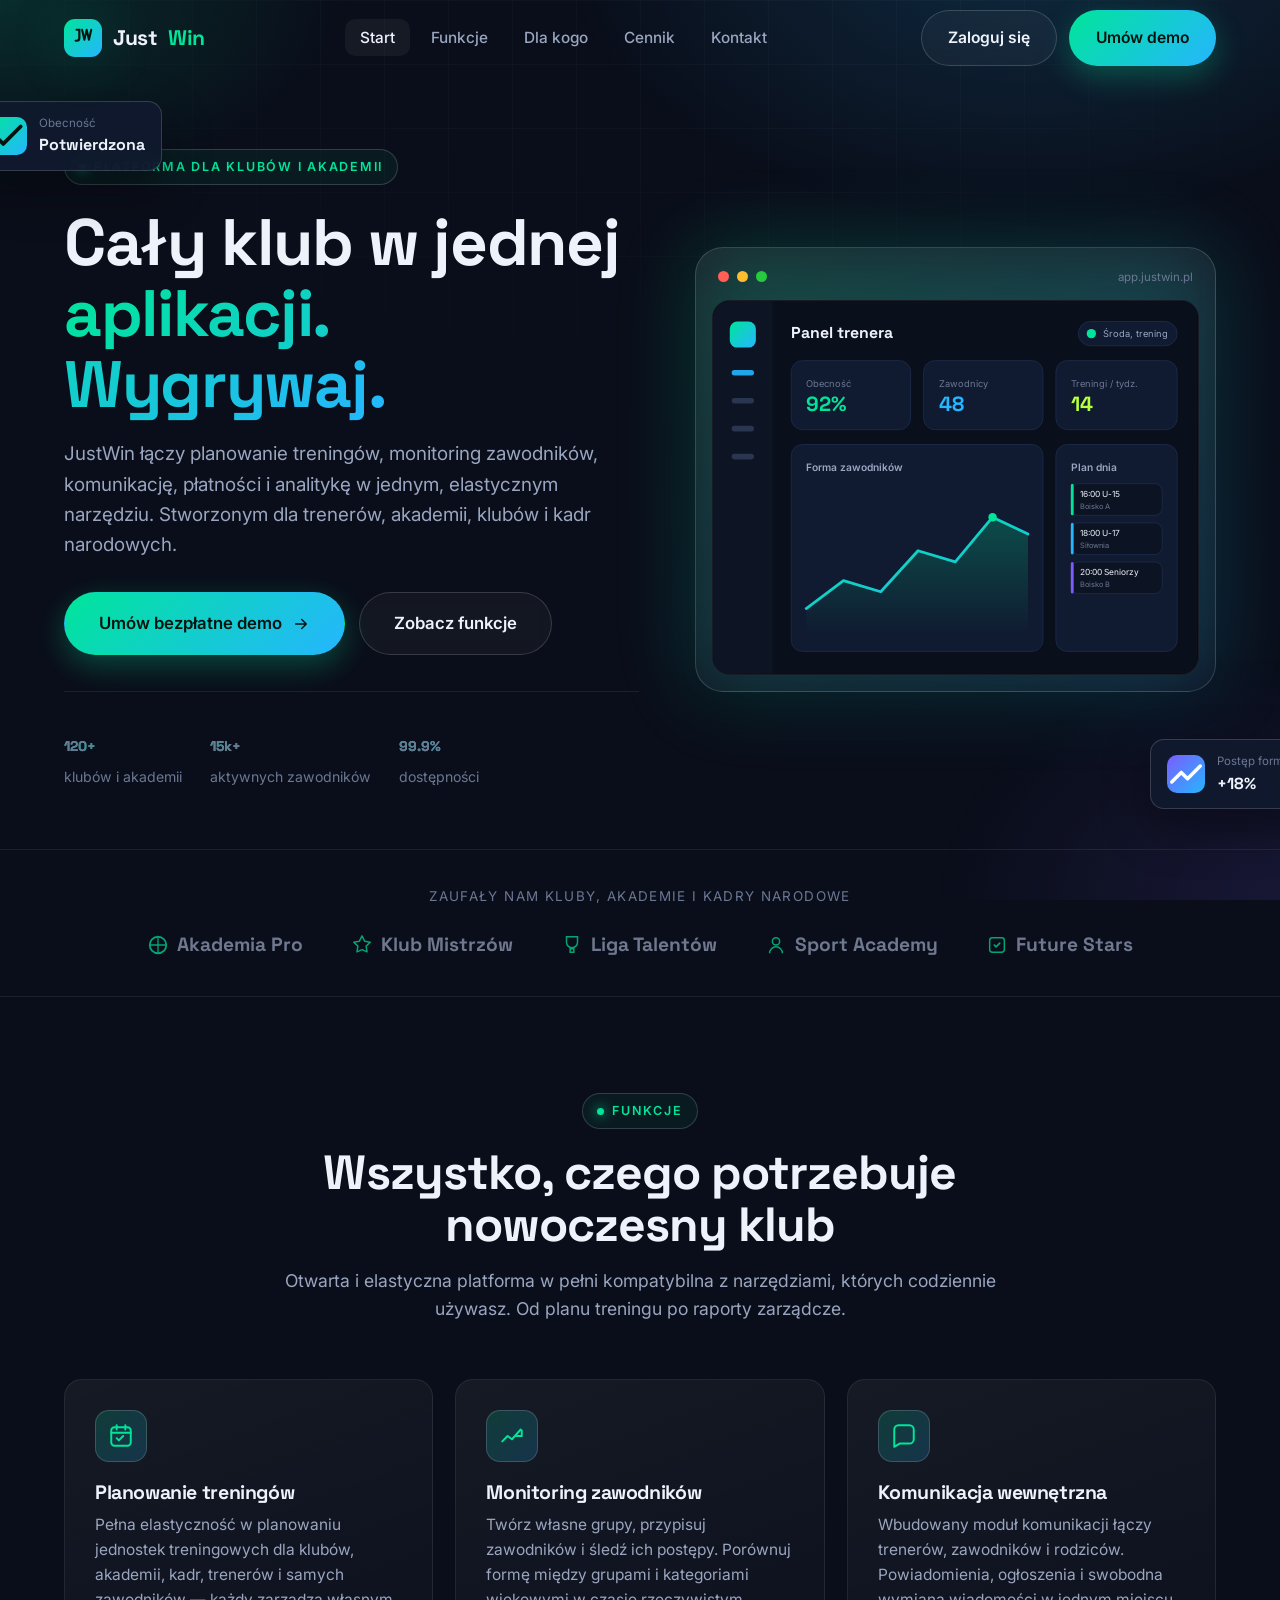
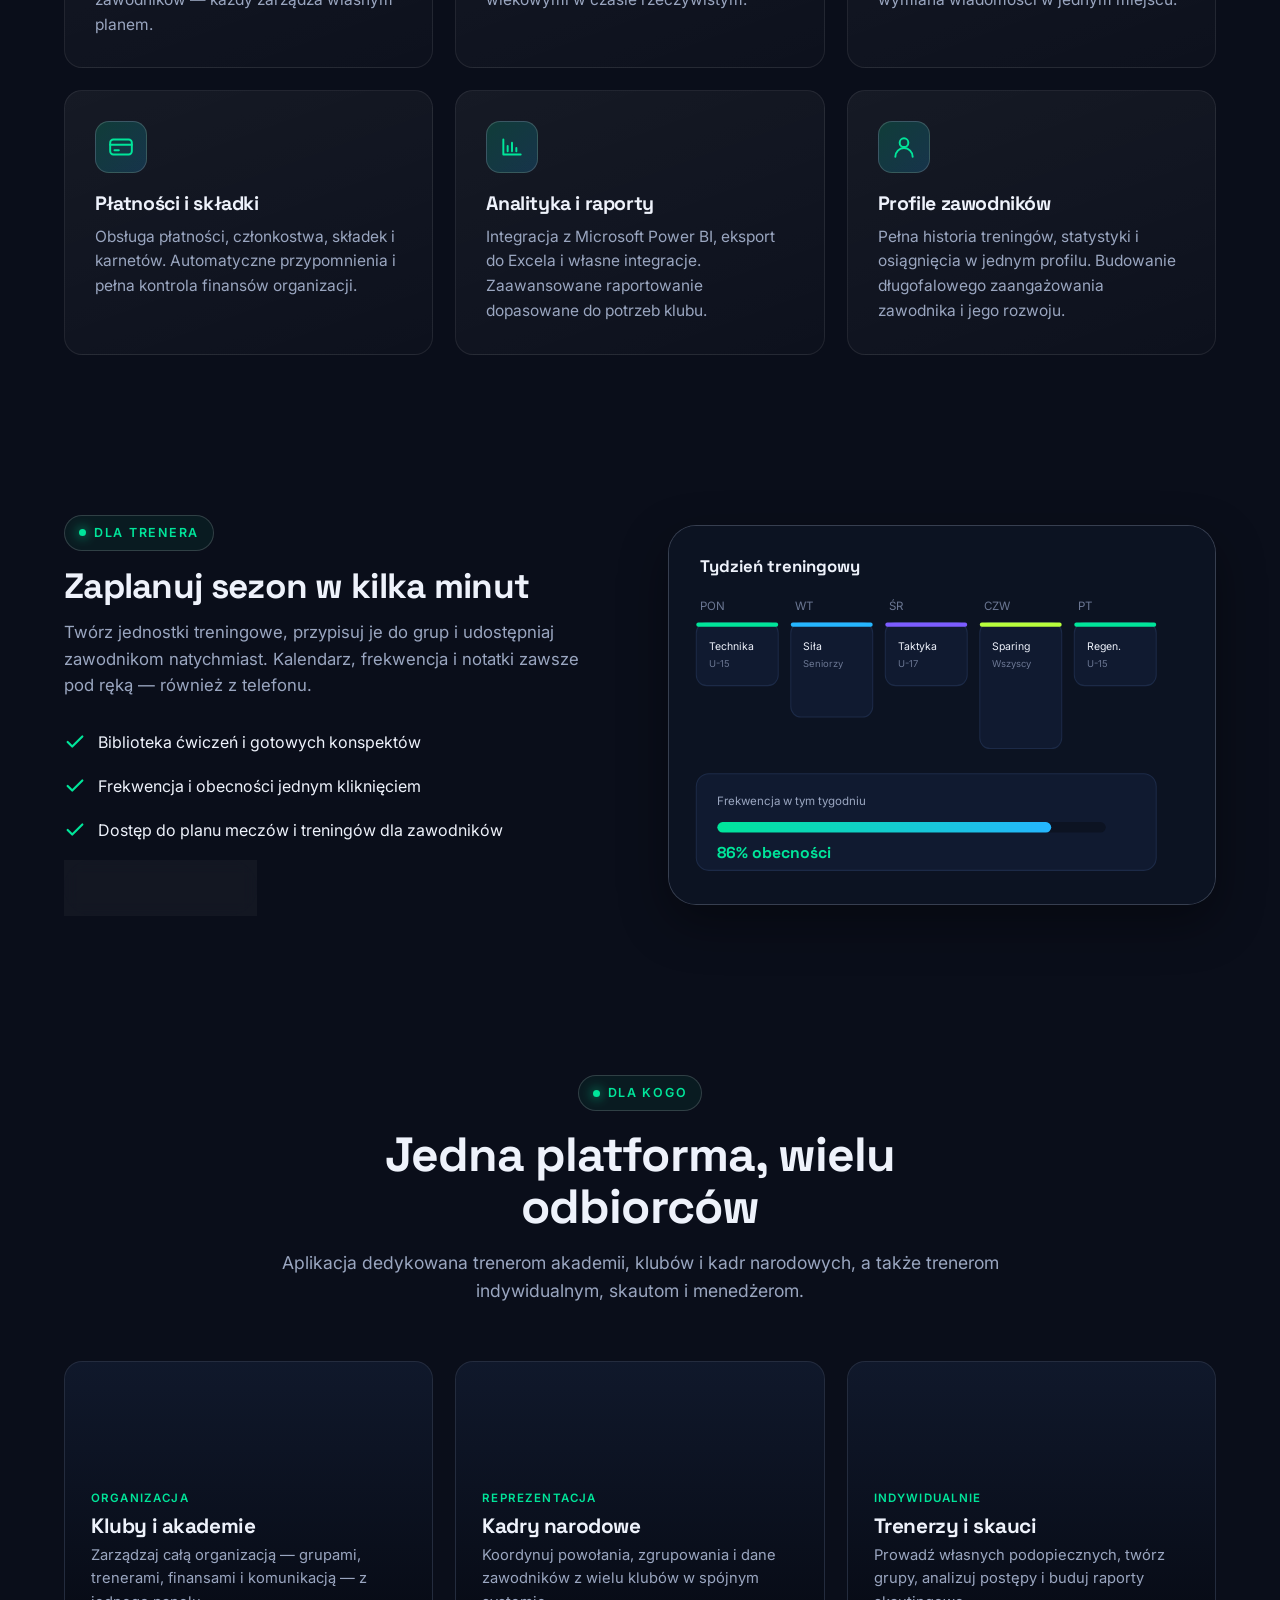
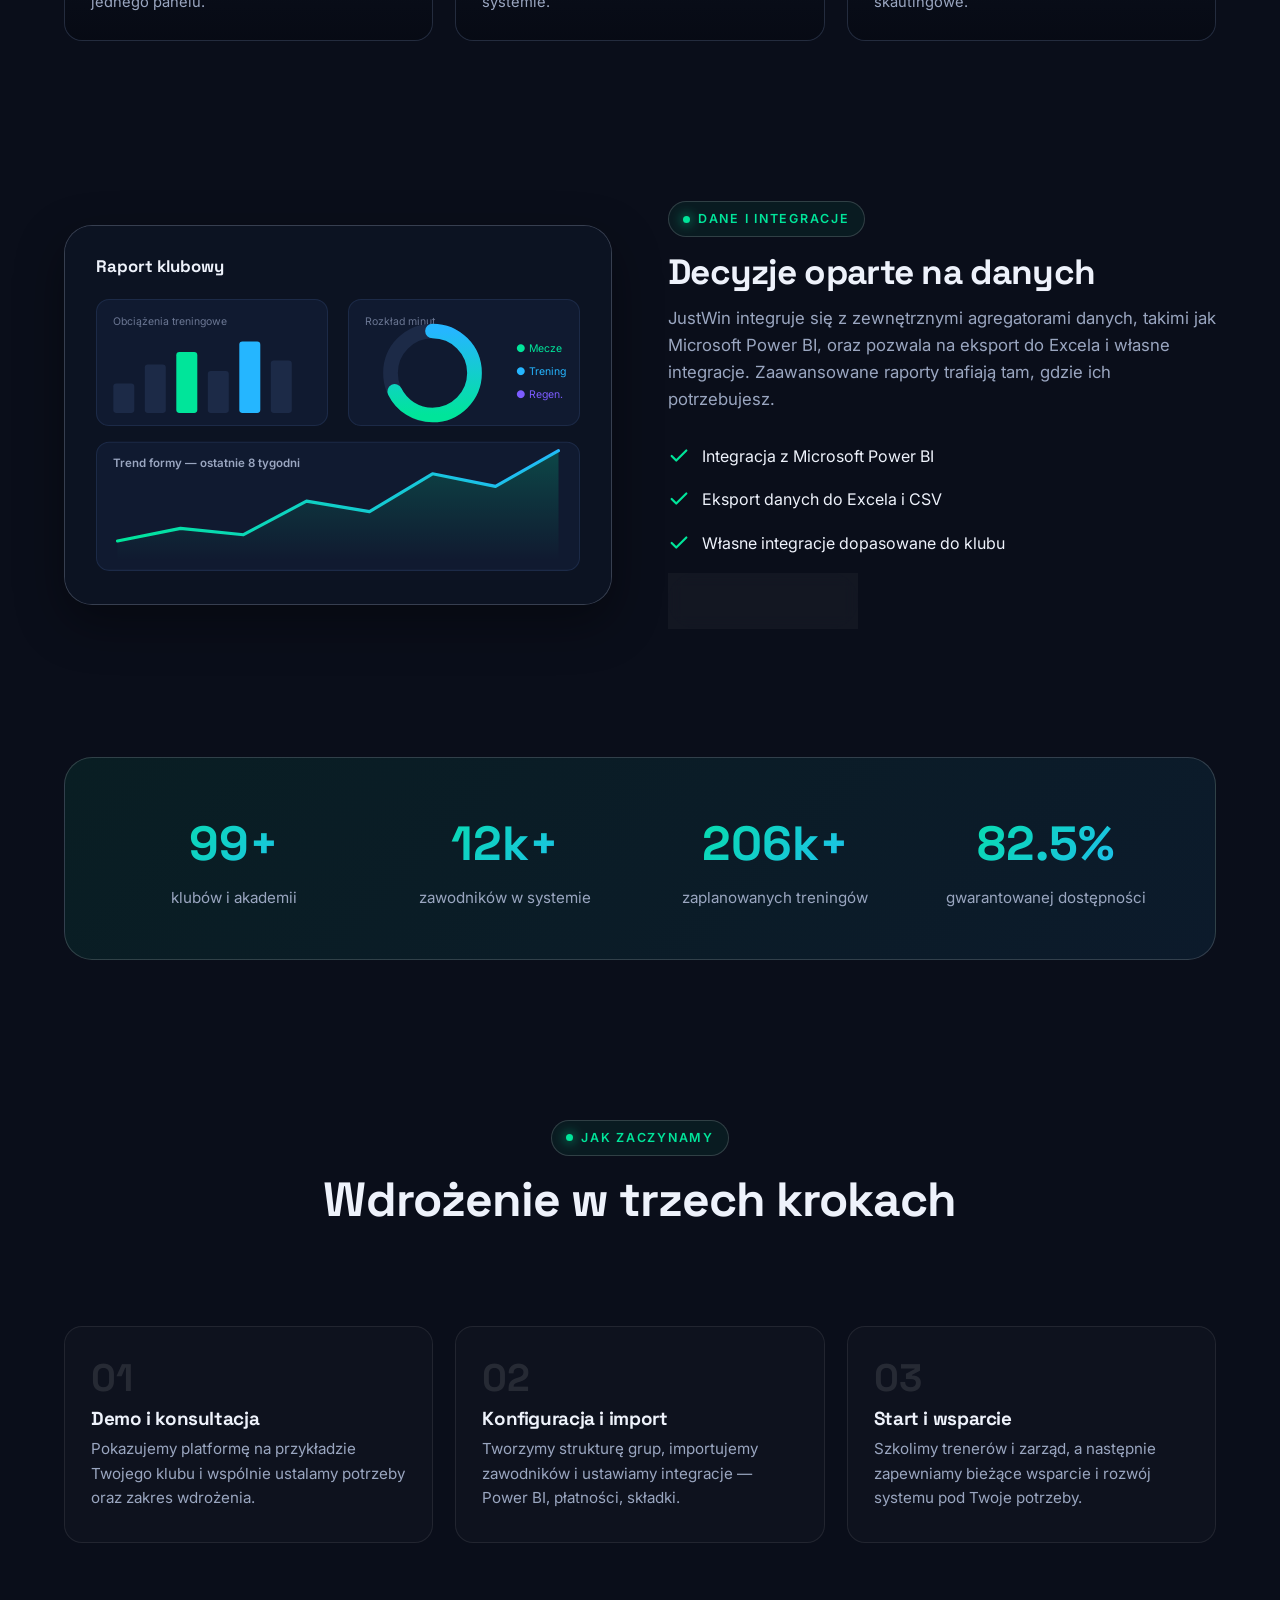
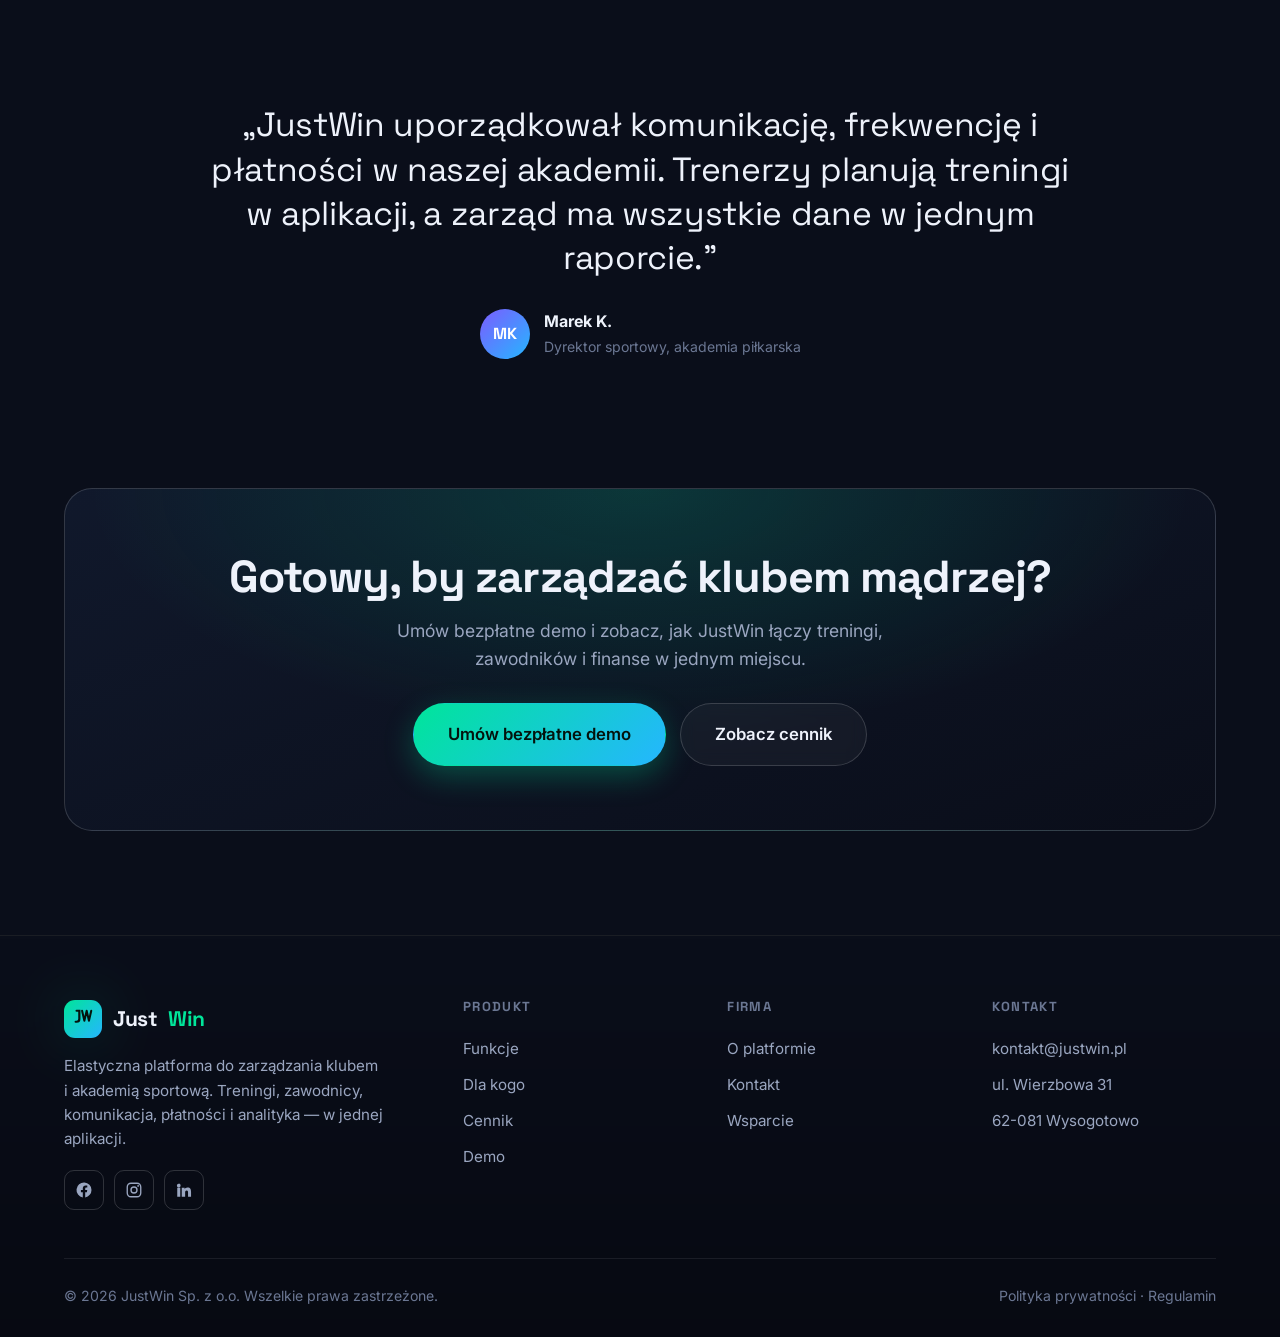
==== commit 5dff6365: "Redesign repository as JustWin sports club platform website Replace the previous NEXUS agency landin" ====
--- a/index.html
+++ b/index.html
@@ -3,775 +3,421 @@
 <head>
   <meta charset="UTF-8" />
   <meta name="viewport" content="width=device-width, initial-scale=1.0" />
-  <title>NEXUS DIGITAL — Agencja Technologiczna B2B</title>
-  <meta name="description" content="Transformujemy przestarzałe witryny w błyskawiczne maszyny konwersji. Projektowanie, wdrożenia i pełna administracja techniczna dla firm B2B." />
+  <title>JustWin — Platforma do zarządzania klubem sportowym, treningami i zawodnikami</title>
+  <meta name="description" content="JustWin to elastyczna platforma do zarządzania klubem i akademią sportową. Planowanie treningów, monitoring zawodników, komunikacja, płatności i składki oraz analityka z integracją Power BI — w jednej aplikacji." />
+  <meta name="keywords" content="zarządzanie klubem sportowym, akademia piłkarska, planowanie treningów, monitoring zawodników, aplikacja dla trenera, Power BI sport" />
+  <meta name="theme-color" content="#0a0e1a" />
+  <link rel="icon" href="assets/img/favicon.svg" type="image/svg+xml" />
+  <meta property="og:title" content="JustWin — Zarządzaj klubem sportowym z jednego miejsca" />
+  <meta property="og:description" content="Planowanie treningów, monitoring zawodników, komunikacja, płatności i analityka — wszystko w jednej platformie." />
+  <meta property="og:type" content="website" />
   <link rel="preconnect" href="https://fonts.googleapis.com" />
   <link rel="preconnect" href="https://fonts.gstatic.com" crossorigin />
-  <link href="https://fonts.googleapis.com/css2?family=Space+Grotesk:wght@400;500;600;700;800&family=DM+Sans:wght@400;500;700&family=JetBrains+Mono:wght@400;500&display=swap" rel="stylesheet" />
-  <link rel="stylesheet" href="shared.css" />
-  <style>
-    /* ── Hero ─────────────────────────────────────────────── */
-    .hero {
-      position: relative;
-      min-height: 100vh;
-      display: flex;
-      align-items: center;
-      padding: calc(var(--nav-h) + 60px) 0 80px;
-      overflow: hidden;
-    }
-    .hero .bg-grid { opacity: 0.4; }
-    .hero__orb {
-      position: absolute;
-      border-radius: 50%;
-      filter: blur(100px);
-      pointer-events: none;
-    }
-    .hero__orb--1 {
-      width: 600px; height: 600px;
-      top: -150px; right: -150px;
-      background: radial-gradient(circle, rgba(0,212,255,0.15) 0%, transparent 70%);
-    }
-    .hero__orb--2 {
-      width: 500px; height: 500px;
-      bottom: -100px; left: -100px;
-      background: radial-gradient(circle, rgba(124,58,237,0.12) 0%, transparent 70%);
-    }
-    .hero__inner {
-      position: relative;
-      z-index: 2;
-      display: grid;
-      grid-template-columns: 1fr 440px;
-      gap: 64px;
-      align-items: center;
-    }
-    .hero__badge {
-      display: inline-flex;
-      align-items: center;
-      gap: 8px;
-      font-family: var(--font-mono);
-      font-size: 11px;
-      font-weight: 500;
-      letter-spacing: 0.12em;
-      text-transform: uppercase;
-      color: var(--cyan);
-      background: rgba(0,212,255,0.08);
-      border: 1px solid rgba(0,212,255,0.25);
-      padding: 7px 16px;
-      border-radius: 100px;
-      margin-bottom: 28px;
-    }
-    .hero__badge::before {
-      content: '';
-      width: 6px; height: 6px;
-      border-radius: 50%;
-      background: var(--cyan);
-      box-shadow: 0 0 8px var(--cyan);
-      animation: blink 2s infinite;
-    }
-    @keyframes blink { 0%,100%{opacity:1} 50%{opacity:.3} }
-
-    .hero__headline {
-      font-family: var(--font-heading);
-      font-size: clamp(42px, 5.5vw, 72px);
-      font-weight: 800;
-      line-height: 1.04;
-      letter-spacing: -0.035em;
-      color: var(--text-primary);
-      margin-bottom: 24px;
-    }
-    .hero__headline .grad-cyan {
-      background: linear-gradient(135deg, var(--blue) 0%, var(--cyan) 100%);
-      -webkit-background-clip: text; -webkit-text-fill-color: transparent; background-clip: text;
-    }
-    .hero__headline .grad-violet { color: var(--violet); }
-
-    .hero__sub {
-      font-size: 17px;
-      color: var(--text-secondary);
-      line-height: 1.8;
-      max-width: 520px;
-      margin-bottom: 40px;
-    }
-    .hero__sub strong { color: var(--text-primary); font-weight: 600; }
-
-    .hero__actions {
-      display: flex;
-      align-items: center;
-      gap: 16px;
-      flex-wrap: wrap;
-    }
-
-    .hero__stats {
-      display: flex;
-      gap: 36px;
-      margin-top: 56px;
-      padding-top: 36px;
-      border-top: 1px solid var(--border);
-      flex-wrap: wrap;
-    }
-    .stat__value {
-      font-family: var(--font-heading);
-      font-size: 30px;
-      font-weight: 800;
-      letter-spacing: -0.04em;
-      background: linear-gradient(135deg, var(--blue), var(--cyan));
-      -webkit-background-clip: text; -webkit-text-fill-color: transparent; background-clip: text;
-      display: block;
-    }
-    .stat__label { font-size: 12px; color: var(--text-muted); margin-top: 3px; font-weight: 500; }
-
-    /* Perf Card */
-    .perf-card {
-      background: var(--surface);
-      border: 1px solid var(--border);
-      border-radius: var(--radius-xl);
-      padding: 32px;
-      backdrop-filter: blur(20px);
-      position: relative;
-      overflow: hidden;
-    }
-    .perf-card::before {
-      content: '';
-      position: absolute; inset: 0;
-      background: linear-gradient(135deg, rgba(0,212,255,0.04) 0%, rgba(124,58,237,0.04) 100%);
-      pointer-events: none;
-    }
-    .perf-card__title {
-      font-family: var(--font-mono);
-      font-size: 10px;
-      letter-spacing: 0.1em;
-      text-transform: uppercase;
-      color: var(--text-muted);
-      margin-bottom: 22px;
-    }
-    .perf-row {
-      display: flex;
-      align-items: center;
-      justify-content: space-between;
-      padding: 13px 0;
-      border-bottom: 1px solid var(--border);
-      gap: 12px;
-    }
-    .perf-row:last-child { border-bottom: none; }
-    .perf-row__label { font-size: 13px; font-weight: 500; color: var(--text-secondary); min-width: 90px; }
-    .perf-row__bar { flex: 1; height: 6px; background: rgba(255,255,255,0.06); border-radius: 3px; overflow: hidden; }
-    .perf-row__fill {
-      height: 100%;
-      border-radius: 3px;
-      width: 0;
-      transition: width 1.4s cubic-bezier(0.22,1,0.36,1) 0.5s;
-    }
-    .fill--bad  { background: #FF4D4D; }
-    .fill--good { background: linear-gradient(90deg, var(--blue), var(--cyan)); }
-    .perf-row__val { font-family: var(--font-mono); font-size: 12px; font-weight: 600; min-width: 40px; text-align: right; }
-    .val--bad  { color: #FF4D4D; }
-    .val--good { color: var(--cyan); }
-    .perf-card.animated .fill--bad-1  { width: 85%; }
-    .perf-card.animated .fill--good-1 { width: 10%; }
-    .perf-card.animated .fill--good-2 { width: 97%; }
-    .perf-card.animated .fill--good-3 { width: 97%; }
-
-    /* ── Logos ─────────────────────────────────────────────── */
-    .logos {
-      padding: 56px 0;
-      border-top: 1px solid var(--border);
-      border-bottom: 1px solid var(--border);
-    }
-    .logos__label {
-      text-align: center;
-      font-family: var(--font-mono);
-      font-size: 10px;
-      letter-spacing: 0.12em;
-      text-transform: uppercase;
-      color: var(--text-muted);
-      margin-bottom: 28px;
-    }
-    .logos__row {
-      display: flex;
-      align-items: center;
-      justify-content: center;
-      gap: 48px;
-      flex-wrap: wrap;
-    }
-    .logo-chip {
-      font-family: var(--font-heading);
-      font-size: 14px;
-      font-weight: 700;
-      letter-spacing: -0.02em;
-      color: var(--text-muted);
-      opacity: 0.45;
-      transition: opacity .3s;
-      cursor: default;
-    }
-    .logo-chip:hover { opacity: 0.9; }
-
-    /* ── Services Preview ──────────────────────────────────── */
-    .svc-preview { padding: var(--section-gap) 0; }
-    .svc-grid {
-      display: grid;
-      grid-template-columns: repeat(3, 1fr);
-      gap: 24px;
-      margin-top: 56px;
-    }
-    .svc-card {
-      background: var(--surface);
-      border: 1px solid var(--border);
-      border-radius: var(--radius-lg);
-      padding: 36px 28px;
-      position: relative;
-      overflow: hidden;
-      cursor: pointer;
-      transition: transform .3s cubic-bezier(.34,1.56,.64,1), border-color .3s, box-shadow .3s;
-      text-decoration: none;
-      color: inherit;
-      display: block;
-    }
-    .svc-card:hover { transform: translateY(-6px); }
-    .svc-card--cyan:hover  { border-color: rgba(0,212,255,.4);  box-shadow: 0 12px 48px rgba(0,212,255,.1), 0 0 0 1px rgba(0,212,255,.1); }
-    .svc-card--blue:hover  { border-color: rgba(36,99,235,.4);  box-shadow: 0 12px 48px rgba(36,99,235,.12), 0 0 0 1px rgba(36,99,235,.1); }
-    .svc-card--violet:hover{ border-color: rgba(124,58,237,.4); box-shadow: 0 12px 48px rgba(124,58,237,.12), 0 0 0 1px rgba(124,58,237,.1); }
-
-    .svc-card__glow {
-      position: absolute;
-      top: -60px; right: -60px;
-      width: 200px; height: 200px;
-      border-radius: 50%;
-      filter: blur(60px);
-      pointer-events: none;
-      opacity: 0;
-      transition: opacity .4s;
-    }
-    .svc-card:hover .svc-card__glow { opacity: 1; }
-    .svc-card--cyan   .svc-card__glow { background: rgba(0,212,255,.15); }
-    .svc-card--blue   .svc-card__glow { background: rgba(36,99,235,.15); }
-    .svc-card--violet .svc-card__glow { background: rgba(124,58,237,.15); }
-
-    .svc-card__icon {
-      width: 52px; height: 52px;
-      border-radius: var(--radius-md);
-      display: flex; align-items: center; justify-content: center;
-      margin-bottom: 22px;
-    }
-    .svc-card--cyan   .svc-card__icon { background: rgba(0,212,255,.1);  border: 1px solid rgba(0,212,255,.25); }
-    .svc-card--blue   .svc-card__icon { background: rgba(36,99,235,.1);  border: 1px solid rgba(36,99,235,.25); }
-    .svc-card--violet .svc-card__icon { background: rgba(124,58,237,.1); border: 1px solid rgba(124,58,237,.25); }
-
-    .svc-card__title { font-family: var(--font-heading); font-size: 20px; font-weight: 700; letter-spacing: -.02em; margin-bottom: 12px; }
-    .svc-card__desc  { font-size: 14px; color: var(--text-secondary); line-height: 1.75; margin-bottom: 24px; }
-    .svc-card__cta {
-      display: inline-flex; align-items: center; gap: 6px;
-      font-size: 13px; font-weight: 600;
-      transition: gap .2s;
-    }
-    .svc-card--cyan   .svc-card__cta { color: var(--cyan);   }
-    .svc-card--blue   .svc-card__cta { color: #60A5FA;       }
-    .svc-card--violet .svc-card__cta { color: #A78BFA;       }
-    .svc-card:hover .svc-card__cta { gap: 10px; }
-
-    /* ── Why ────────────────────────────────────────────────── */
-    .why { padding: var(--section-gap) 0; background: linear-gradient(180deg, var(--bg) 0%, #0D1220 50%, var(--bg) 100%); }
-    .why__grid { display: grid; grid-template-columns: 1fr 1fr; gap: 56px; align-items: start; margin-top: 56px; }
-
-    .compare-block { display: flex; flex-direction: column; gap: 16px; }
-    .compare-card {
-      border-radius: var(--radius-lg);
-      padding: 28px;
-      position: relative;
-      overflow: hidden;
-    }
-    .compare-card--before { background: rgba(255,77,77,.05); border: 1px solid rgba(255,77,77,.2); }
-    .compare-card--after  { background: rgba(0,212,255,.05); border: 1px solid rgba(0,212,255,.2); box-shadow: 0 0 40px rgba(0,212,255,.05); }
-    .compare-label {
-      display: inline-flex; align-items: center; gap: 6px;
-      font-family: var(--font-mono); font-size: 10px; font-weight: 600;
-      letter-spacing: .1em; text-transform: uppercase;
-      padding: 5px 12px; border-radius: 100px; margin-bottom: 20px;
-    }
-    .compare-label--before { background: rgba(255,77,77,.1); color: #FF6B6B; border: 1px solid rgba(255,77,77,.25); }
-    .compare-label--after  { background: rgba(0,212,255,.1); color: var(--cyan); border: 1px solid rgba(0,212,255,.3); }
-    .compare-item { display: flex; align-items: flex-start; gap: 12px; padding: 10px 0; border-bottom: 1px solid var(--border); }
-    .compare-item:last-child { border-bottom: none; }
-    .compare-dot {
-      width: 20px; height: 20px; border-radius: 50%; flex-shrink: 0; margin-top: 1px;
-      display: flex; align-items: center; justify-content: center;
-    }
-    .compare-dot--bad  { background: rgba(255,77,77,.15);  border: 1px solid rgba(255,77,77,.3); }
-    .compare-dot--good { background: rgba(0,212,255,.1);   border: 1px solid rgba(0,212,255,.3); }
-    .compare-text { font-size: 14px; color: var(--text-secondary); line-height: 1.6; }
-    .compare-text strong { color: var(--text-primary); font-weight: 600; }
-
-    .metrics-grid { display: grid; grid-template-columns: 1fr 1fr; gap: 16px; }
-    .metric-card {
-      background: var(--surface);
-      border: 1px solid var(--border);
-      border-radius: var(--radius-md);
-      padding: 24px;
-      transition: border-color .3s, box-shadow .3s;
-    }
-    .metric-card:hover { border-color: rgba(0,212,255,.3); box-shadow: 0 0 24px rgba(0,212,255,.06); }
-    .metric-value {
-      font-family: var(--font-heading); font-size: 34px; font-weight: 800;
-      letter-spacing: -.04em;
-      background: linear-gradient(135deg, var(--blue), var(--cyan));
-      -webkit-background-clip: text; -webkit-text-fill-color: transparent; background-clip: text;
-    }
-    .metric-label { font-size: 13px; color: var(--text-secondary); margin-top: 6px; line-height: 1.5; }
-
-    .testimonial-card {
-      margin-top: 24px;
-      background: rgba(0,212,255,.04);
-      border: 1px solid rgba(0,212,255,.15);
-      border-radius: var(--radius-md);
-      padding: 24px;
-    }
-    .testimonial-card blockquote { font-size: 14px; color: var(--text-secondary); line-height: 1.8; font-style: italic; margin-bottom: 16px; }
-    .testimonial-author { display: flex; align-items: center; gap: 12px; }
-    .author-avatar {
-      width: 38px; height: 38px; border-radius: 50%;
-      background: linear-gradient(135deg, var(--blue), var(--cyan));
-      display: flex; align-items: center; justify-content: center;
-      color: #fff; font-family: var(--font-heading); font-weight: 700; font-size: 13px;
-      flex-shrink: 0;
-    }
-    .author-name { font-size: 13px; font-weight: 700; color: var(--text-primary); }
-    .author-role { font-size: 12px; color: var(--text-muted); }
-
-    /* ── Process ────────────────────────────────────────────── */
-    .process { padding: var(--section-gap) 0; }
-    .steps-grid {
-      display: grid;
-      grid-template-columns: repeat(4, 1fr);
-      gap: 20px;
-      margin-top: 56px;
-      position: relative;
-    }
-    .steps-grid::before {
-      content: '';
-      position: absolute;
-      top: 34px; left: 12%; right: 12%;
-      height: 1px;
-      background: linear-gradient(90deg, transparent, var(--cyan), var(--blue), var(--violet), transparent);
-    }
-    .step { display: flex; flex-direction: column; align-items: center; text-align: center; }
-    .step__num {
-      width: 68px; height: 68px; border-radius: 50%;
-      display: flex; align-items: center; justify-content: center;
-      font-family: var(--font-heading); font-size: 22px; font-weight: 800;
-      color: #fff; position: relative; z-index: 2; margin-bottom: 20px;
-    }
-    .step:nth-child(1) .step__num { background: linear-gradient(135deg, var(--cyan), var(--blue)); box-shadow: 0 0 28px rgba(0,212,255,.3); }
-    .step:nth-child(2) .step__num { background: linear-gradient(135deg, var(--blue), var(--blue)); box-shadow: 0 0 28px rgba(36,99,235,.3); }
-    .step:nth-child(3) .step__num { background: linear-gradient(135deg, var(--blue), var(--violet)); box-shadow: 0 0 28px rgba(124,58,237,.3); }
-    .step:nth-child(4) .step__num { background: linear-gradient(135deg, var(--violet), #A855F7); box-shadow: 0 0 28px rgba(168,85,247,.3); }
-    .step__title { font-family: var(--font-heading); font-size: 16px; font-weight: 700; letter-spacing: -.02em; margin-bottom: 8px; }
-    .step__desc  { font-size: 13px; color: var(--text-secondary); line-height: 1.65; }
-
-    /* ── CTA Banner ─────────────────────────────────────────── */
-    .cta-banner {
-      padding: var(--section-gap) 0;
-    }
-    .cta-banner__inner {
-      background: linear-gradient(135deg, rgba(36,99,235,.12) 0%, rgba(0,212,255,.08) 50%, rgba(124,58,237,.1) 100%);
-      border: 1px solid rgba(0,212,255,.2);
-      border-radius: var(--radius-xl);
-      padding: 80px;
-      text-align: center;
-      position: relative;
-      overflow: hidden;
-    }
-    .cta-banner__inner::before {
-      content: '';
-      position: absolute; top: -120px; left: 50%; transform: translateX(-50%);
-      width: 600px; height: 300px;
-      background: radial-gradient(ellipse, rgba(0,212,255,.1) 0%, transparent 70%);
-      pointer-events: none;
-    }
-    .cta-banner__title {
-      font-family: var(--font-heading);
-      font-size: clamp(30px, 4vw, 48px);
-      font-weight: 800; letter-spacing: -.035em;
-      margin-bottom: 18px; position: relative; z-index: 1;
-    }
-    .cta-banner__sub { font-size: 16px; color: var(--text-secondary); margin-bottom: 36px; position: relative; z-index: 1; }
-    .cta-banner__actions { display: flex; align-items: center; justify-content: center; gap: 16px; flex-wrap: wrap; position: relative; z-index: 1; }
-
-    /* ── Responsive ─────────────────────────────────────────── */
-    @media (max-width: 1024px) {
-      .hero__inner { grid-template-columns: 1fr; }
-      .perf-card   { display: none; }
-      .svc-grid    { grid-template-columns: 1fr; }
-      .why__grid   { grid-template-columns: 1fr; }
-      .steps-grid  { grid-template-columns: repeat(2,1fr); }
-      .steps-grid::before { display: none; }
-    }
-    @media (max-width: 768px) {
-      .svc-grid    { grid-template-columns: 1fr; }
-      .metrics-grid { grid-template-columns: 1fr; }
-      .cta-banner__inner { padding: 48px 24px; }
-    }
-    @media (max-width: 480px) {
-      .hero__actions { flex-direction: column; width: 100%; }
-      .btn-primary, .btn-secondary { justify-content: center; }
-      .steps-grid { grid-template-columns: 1fr; }
-    }
-  </style>
+  <link href="https://fonts.googleapis.com/css2?family=Inter:wght@400;500;600;700&family=Space+Grotesk:wght@500;600;700&display=swap" rel="stylesheet" />
+  <link rel="stylesheet" href="assets/css/style.css" />
 </head>
 <body>
 
-<!-- ── Nav ─────────────────────────────────────────────── -->
-<nav class="nav" id="nav">
-  <div class="nav__inner">
-    <a href="index.html" class="nav__logo">NEXUS DIGITAL</a>
-    <ul class="nav__links">
-      <li><a href="oferta.html">Oferta</a></li>
-      <li><a href="portfolio.html">Portfolio</a></li>
-      <li><a href="index.html#why">Dlaczego My</a></li>
-      <li><a href="index.html#contact">Kontakt</a></li>
-    </ul>
-    <a href="index.html#contact" class="nav__cta">
-      Bezpłatna Konsultacja
-      <svg width="14" height="14" viewBox="0 0 24 24" fill="none" stroke="currentColor" stroke-width="2.5"><path d="M5 12h14M12 5l7 7-7 7"/></svg>
-    </a>
-    <button class="nav__hamburger" id="hamburger" aria-label="Otwórz menu" aria-expanded="false">
-      <span></span><span></span><span></span>
-    </button>
-  </div>
-</nav>
-
-<!-- Mobile Menu -->
-<div class="mobile-menu" id="mobileMenu">
-  <button class="mobile-menu__close" id="mobileClose" aria-label="Zamknij">✕</button>
-  <a href="oferta.html" class="mobile-link">Oferta</a>
-  <a href="portfolio.html" class="mobile-link">Portfolio</a>
-  <a href="index.html#why" class="mobile-link">Dlaczego My</a>
-  <a href="index.html#contact" class="mobile-link">Kontakt</a>
-</div>
-
-<!-- ── Hero ────────────────────────────────────────────── -->
-<section class="hero" id="hero">
-  <div class="bg-grid"></div>
-  <div class="hero__orb hero__orb--1"></div>
-  <div class="hero__orb hero__orb--2"></div>
-  <div class="container">
-    <div class="hero__inner">
-      <div>
-        <div class="hero__badge reveal">Technologiczny Partner B2B</div>
-        <h1 class="hero__headline reveal reveal-d1">
-          Wolna strona<br>
-          to <span class="grad-cyan">utracony</span><br>
-          <span class="grad-violet">przychód.</span>
-        </h1>
-        <p class="hero__sub reveal reveal-d2">
-          <strong>Przestarzały design i czas ładowania >3s</strong> niszczą Twoją konwersję każdego dnia. Transformujemy witryny w <strong>błyskawiczne maszyny sprzedażowe</strong> — bez kompromisów i bez przestojów.
-        </p>
-        <div class="hero__actions reveal reveal-d3">
-          <a href="#contact" class="btn-primary">
-            Umów Audyt Techniczny
-            <svg width="16" height="16" viewBox="0 0 24 24" fill="none" stroke="currentColor" stroke-width="2.5"><path d="M5 12h14M12 5l7 7-7 7"/></svg>
+  <!-- ===================== HEADER ===================== -->
+  <header class="site-header">
+    <div class="container">
+      <nav class="nav" aria-label="Główna nawigacja">
+        <a href="index.html" class="brand" aria-label="JustWin — strona główna">
+          <span class="mark" aria-hidden="true">
+            <svg viewBox="0 0 24 24" fill="none"><path d="M5 3h3v9a3 3 0 0 1-3 3H4" stroke="#04130d" stroke-width="2.4" stroke-linecap="round"/><path d="M11 3l2.5 11L16 3M16 3l2.5 11L21 3" stroke="#04130d" stroke-width="2.2" stroke-linecap="round" stroke-linejoin="round"/></svg>
+          </span>
+          Just<b>Win</b>
+        </a>
+        <ul class="nav-links">
+          <li><a href="index.html" class="active">Start</a></li>
+          <li><a href="funkcje.html">Funkcje</a></li>
+          <li><a href="dla-kogo.html">Dla kogo</a></li>
+          <li><a href="cennik.html">Cennik</a></li>
+          <li><a href="kontakt.html">Kontakt</a></li>
+        </ul>
+        <div class="nav-cta">
+          <a href="kontakt.html" class="btn btn-ghost">Zaloguj się</a>
+          <a href="kontakt.html" class="btn btn-primary">Umów demo</a>
+          <button class="nav-toggle" aria-label="Otwórz menu" aria-expanded="false">
+            <svg viewBox="0 0 24 24" fill="none"><path d="M4 7h16M4 12h16M4 17h16" stroke="currentColor" stroke-width="2" stroke-linecap="round"/></svg>
+          </button>
+        </div>
+      </nav>
+    </div>
+    <div class="mobile-menu">
+      <a href="index.html">Start</a>
+      <a href="funkcje.html">Funkcje</a>
+      <a href="dla-kogo.html">Dla kogo</a>
+      <a href="cennik.html">Cennik</a>
+      <a href="kontakt.html">Kontakt</a>
+      <a href="kontakt.html" class="btn btn-primary">Umów demo</a>
+    </div>
+  </header>
+
+  <main>
+    <!-- ===================== HERO ===================== -->
+    <section class="hero">
+      <div class="container">
+        <div class="hero-grid">
+          <div class="hero-copy">
+            <span class="eyebrow reveal">Platforma dla klubów i akademii</span>
+            <h1 class="reveal" data-delay="1">Cały klub w jednej<br /><span class="gradient-text">aplikacji. Wygrywaj.</span></h1>
+            <p class="lead reveal" data-delay="2">JustWin łączy planowanie treningów, monitoring zawodników, komunikację, płatności i analitykę w jednym, elastycznym narzędziu. Stworzonym dla trenerów, akademii, klubów i kadr narodowych.</p>
+            <div class="hero-actions reveal" data-delay="2">
+              <a href="kontakt.html" class="btn btn-primary btn-lg">
+                Umów bezpłatne demo
+                <svg viewBox="0 0 24 24" fill="none"><path d="M5 12h14M13 6l6 6-6 6" stroke="currentColor" stroke-width="2" stroke-linecap="round" stroke-linejoin="round"/></svg>
+              </a>
+              <a href="funkcje.html" class="btn btn-ghost btn-lg">Zobacz funkcje</a>
+            </div>
+            <div class="hero-meta reveal" data-delay="3">
+              <div class="stat"><strong><span data-count="120" data-suffix="+">0</span></strong><span>klubów i akademii</span></div>
+              <div class="stat"><strong><span data-count="15" data-suffix="k+">0</span></strong><span>aktywnych zawodników</span></div>
+              <div class="stat"><strong><span data-count="99.9" data-suffix="%">0</span></strong><span>dostępności</span></div>
+            </div>
+          </div>
+
+          <div class="hero-visual reveal" data-delay="2">
+            <div class="mockup">
+              <div class="mockup-glow"></div>
+              <div class="mockup-bar"><i></i><i></i><i></i><span>app.justwin.pl</span></div>
+              <div class="mockup-screen">
+                <svg viewBox="0 0 520 400" role="img" aria-label="Podgląd panelu trenera JustWin">
+                  <rect width="520" height="400" fill="#0a0f1c"/>
+                  <!-- sidebar -->
+                  <rect x="0" y="0" width="64" height="400" fill="#0d1424"/>
+                  <rect x="18" y="22" width="28" height="28" rx="8" fill="url(#hg)"/>
+                  <rect x="20" y="74" width="24" height="6" rx="3" fill="#25b6ff" opacity="0.9"/>
+                  <rect x="20" y="104" width="24" height="6" rx="3" fill="#2a3550"/>
+                  <rect x="20" y="134" width="24" height="6" rx="3" fill="#2a3550"/>
+                  <rect x="20" y="164" width="24" height="6" rx="3" fill="#2a3550"/>
+                  <!-- header -->
+                  <text x="84" y="40" fill="#eef2fb" font-family="Space Grotesk, sans-serif" font-size="17" font-weight="700">Panel trenera</text>
+                  <rect x="392" y="22" width="106" height="26" rx="13" fill="#101a30" stroke="#1c2a47"/>
+                  <circle cx="406" cy="35" r="5" fill="#00e59a"/>
+                  <text x="418" y="39" fill="#9aa6c0" font-family="Inter, sans-serif" font-size="10">Środa, trening</text>
+                  <!-- stat cards -->
+                  <g>
+                    <rect x="84" y="64" width="128" height="74" rx="12" fill="#101a30" stroke="#1c2a47"/>
+                    <text x="100" y="92" fill="#6b7793" font-family="Inter" font-size="10">Obecność</text>
+                    <text x="100" y="118" fill="#00e59a" font-family="Space Grotesk" font-size="22" font-weight="700">92%</text>
+                    <rect x="226" y="64" width="128" height="74" rx="12" fill="#101a30" stroke="#1c2a47"/>
+                    <text x="242" y="92" fill="#6b7793" font-family="Inter" font-size="10">Zawodnicy</text>
+                    <text x="242" y="118" fill="#25b6ff" font-family="Space Grotesk" font-size="22" font-weight="700">48</text>
+                    <rect x="368" y="64" width="130" height="74" rx="12" fill="#101a30" stroke="#1c2a47"/>
+                    <text x="384" y="92" fill="#6b7793" font-family="Inter" font-size="10">Treningi / tydz.</text>
+                    <text x="384" y="118" fill="#b8ff3c" font-family="Space Grotesk" font-size="22" font-weight="700">14</text>
+                  </g>
+                  <!-- chart -->
+                  <rect x="84" y="154" width="270" height="222" rx="12" fill="#101a30" stroke="#1c2a47"/>
+                  <text x="100" y="182" fill="#9aa6c0" font-family="Inter" font-size="11" font-weight="600">Forma zawodników</text>
+                  <polyline points="100,330 140,300 180,312 220,268 260,280 300,232 338,250" fill="none" stroke="url(#hg)" stroke-width="3" stroke-linecap="round" stroke-linejoin="round"/>
+                  <polyline points="100,330 140,300 180,312 220,268 260,280 300,232 338,250 338,360 100,360" fill="url(#fillg)" opacity="0.25"/>
+                  <circle cx="300" cy="232" r="4.5" fill="#00e59a"/>
+                  <!-- calendar list -->
+                  <rect x="368" y="154" width="130" height="222" rx="12" fill="#101a30" stroke="#1c2a47"/>
+                  <text x="384" y="182" fill="#9aa6c0" font-family="Inter" font-size="11" font-weight="600">Plan dnia</text>
+                  <rect x="384" y="196" width="98" height="34" rx="8" fill="#0c1322" stroke="#1c2a47"/>
+                  <rect x="384" y="196" width="3" height="34" rx="2" fill="#00e59a"/>
+                  <text x="394" y="210" fill="#eef2fb" font-family="Inter" font-size="9">16:00 U-15</text>
+                  <text x="394" y="223" fill="#6b7793" font-family="Inter" font-size="8">Boisko A</text>
+                  <rect x="384" y="238" width="98" height="34" rx="8" fill="#0c1322" stroke="#1c2a47"/>
+                  <rect x="384" y="238" width="3" height="34" rx="2" fill="#25b6ff"/>
+                  <text x="394" y="252" fill="#eef2fb" font-family="Inter" font-size="9">18:00 U-17</text>
+                  <text x="394" y="265" fill="#6b7793" font-family="Inter" font-size="8">Siłownia</text>
+                  <rect x="384" y="280" width="98" height="34" rx="8" fill="#0c1322" stroke="#1c2a47"/>
+                  <rect x="384" y="280" width="3" height="34" rx="2" fill="#7c5cff"/>
+                  <text x="394" y="294" fill="#eef2fb" font-family="Inter" font-size="9">20:00 Seniorzy</text>
+                  <text x="394" y="307" fill="#6b7793" font-family="Inter" font-size="8">Boisko B</text>
+                  <defs>
+                    <linearGradient id="hg" x1="0" y1="0" x2="1" y2="1"><stop offset="0" stop-color="#00e59a"/><stop offset="1" stop-color="#25b6ff"/></linearGradient>
+                    <linearGradient id="fillg" x1="0" y1="0" x2="0" y2="1"><stop offset="0" stop-color="#00e59a"/><stop offset="1" stop-color="#00e59a" stop-opacity="0"/></linearGradient>
+                  </defs>
+                </svg>
+              </div>
+            </div>
+            <div class="floating-card fc-1">
+              <span class="ic" style="background: var(--grad-brand); color:#04130d">
+                <svg viewBox="0 0 24 24" fill="none"><path d="M20 6L9 17l-5-5" stroke="currentColor" stroke-width="2.4" stroke-linecap="round" stroke-linejoin="round"/></svg>
+              </span>
+              <div><small>Obecność</small><strong>Potwierdzona</strong></div>
+            </div>
+            <div class="floating-card fc-2">
+              <span class="ic" style="background: var(--grad-violet); color:#fff">
+                <svg viewBox="0 0 24 24" fill="none"><path d="M3 17l6-6 4 4 8-8" stroke="currentColor" stroke-width="2.2" stroke-linecap="round" stroke-linejoin="round"/></svg>
+              </span>
+              <div><small>Postęp formy</small><strong>+18%</strong></div>
+            </div>
+          </div>
+        </div>
+      </div>
+    </section>
+
+    <!-- ===================== TRUST ===================== -->
+    <section class="trust">
+      <div class="container">
+        <p class="reveal">Zaufały nam kluby, akademie i kadry narodowe</p>
+        <div class="trust-row reveal" data-delay="1">
+          <span><svg viewBox="0 0 24 24" fill="none"><circle cx="12" cy="12" r="9" stroke="currentColor" stroke-width="2"/><path d="M12 3v18M3 12h18" stroke="currentColor" stroke-width="1.4"/></svg>Akademia Pro</span>
+          <span><svg viewBox="0 0 24 24" fill="none"><path d="M12 2l3 6 6 .9-4.5 4.3 1 6.3L12 17l-5.5 2.5 1-6.3L3 8.9 9 8z" stroke="currentColor" stroke-width="1.6" stroke-linejoin="round"/></svg>Klub Mistrzów</span>
+          <span><svg viewBox="0 0 24 24" fill="none"><path d="M6 3h12v6a6 6 0 0 1-12 0V3z" stroke="currentColor" stroke-width="1.6"/><path d="M10 16h4v4h-4z" stroke="currentColor" stroke-width="1.6"/></svg>Liga Talentów</span>
+          <span><svg viewBox="0 0 24 24" fill="none"><circle cx="12" cy="8" r="4" stroke="currentColor" stroke-width="1.6"/><path d="M5 21a7 7 0 0 1 14 0" stroke="currentColor" stroke-width="1.6"/></svg>Sport Academy</span>
+          <span><svg viewBox="0 0 24 24" fill="none"><rect x="4" y="4" width="16" height="16" rx="3" stroke="currentColor" stroke-width="1.6"/><path d="M9 12l2 2 4-4" stroke="currentColor" stroke-width="1.8" stroke-linecap="round" stroke-linejoin="round"/></svg>Future Stars</span>
+        </div>
+      </div>
+    </section>
+
+    <!-- ===================== FEATURES ===================== -->
+    <section class="section" id="funkcje">
+      <div class="container">
+        <div class="section-head center">
+          <span class="eyebrow reveal">Funkcje</span>
+          <h2 class="reveal" data-delay="1">Wszystko, czego potrzebuje<br />nowoczesny klub</h2>
+          <p class="reveal" data-delay="2">Otwarta i elastyczna platforma w pełni kompatybilna z narzędziami, których codziennie używasz. Od planu treningu po raporty zarządcze.</p>
+        </div>
+        <div class="grid grid-3">
+          <article class="card reveal">
+            <span class="icon"><svg viewBox="0 0 24 24" fill="none"><rect x="3" y="4" width="18" height="17" rx="3" stroke="currentColor" stroke-width="1.8"/><path d="M3 9h18M8 2v4M16 2v4" stroke="currentColor" stroke-width="1.8" stroke-linecap="round"/><path d="M8 14l2 2 4-4" stroke="currentColor" stroke-width="1.8" stroke-linecap="round" stroke-linejoin="round"/></svg></span>
+            <h3>Planowanie treningów</h3>
+            <p>Pełna elastyczność w planowaniu jednostek treningowych dla klubów, akademii, kadr, trenerów i samych zawodników — każdy zarządza własnym planem.</p>
+          </article>
+          <article class="card reveal" data-delay="1">
+            <span class="icon"><svg viewBox="0 0 24 24" fill="none"><path d="M3 17l5-5 4 3 8-9" stroke="currentColor" stroke-width="1.8" stroke-linecap="round" stroke-linejoin="round"/><path d="M21 7v5h-5" stroke="currentColor" stroke-width="1.8" stroke-linecap="round" stroke-linejoin="round"/></svg></span>
+            <h3>Monitoring zawodników</h3>
+            <p>Twórz własne grupy, przypisuj zawodników i śledź ich postępy. Porównuj formę między grupami i kategoriami wiekowymi w czasie rzeczywistym.</p>
+          </article>
+          <article class="card reveal" data-delay="2">
+            <span class="icon"><svg viewBox="0 0 24 24" fill="none"><path d="M21 15a4 4 0 0 1-4 4H8l-5 3V6a4 4 0 0 1 4-4h10a4 4 0 0 1 4 4v9z" stroke="currentColor" stroke-width="1.8" stroke-linejoin="round"/></svg></span>
+            <h3>Komunikacja wewnętrzna</h3>
+            <p>Wbudowany moduł komunikacji łączy trenerów, zawodników i rodziców. Powiadomienia, ogłoszenia i swobodna wymiana wiadomości w jednym miejscu.</p>
+          </article>
+          <article class="card reveal">
+            <span class="icon"><svg viewBox="0 0 24 24" fill="none"><rect x="2" y="5" width="20" height="14" rx="3" stroke="currentColor" stroke-width="1.8"/><path d="M2 10h20M6 15h4" stroke="currentColor" stroke-width="1.8" stroke-linecap="round"/></svg></span>
+            <h3>Płatności i składki</h3>
+            <p>Obsługa płatności, członkostwa, składek i karnetów. Automatyczne przypomnienia i pełna kontrola finansów organizacji.</p>
+          </article>
+          <article class="card reveal" data-delay="1">
+            <span class="icon"><svg viewBox="0 0 24 24" fill="none"><path d="M4 19V5M4 19h16M8 16v-5M12 16V8M16 16v-3" stroke="currentColor" stroke-width="1.8" stroke-linecap="round" stroke-linejoin="round"/></svg></span>
+            <h3>Analityka i raporty</h3>
+            <p>Integracja z Microsoft Power BI, eksport do Excela i własne integracje. Zaawansowane raportowanie dopasowane do potrzeb klubu.</p>
+          </article>
+          <article class="card reveal" data-delay="2">
+            <span class="icon"><svg viewBox="0 0 24 24" fill="none"><circle cx="12" cy="8" r="4" stroke="currentColor" stroke-width="1.8"/><path d="M4 21a8 8 0 0 1 16 0" stroke="currentColor" stroke-width="1.8" stroke-linecap="round"/></svg></span>
+            <h3>Profile zawodników</h3>
+            <p>Pełna historia treningów, statystyki i osiągnięcia w jednym profilu. Budowanie długofalowego zaangażowania zawodnika i jego rozwoju.</p>
+          </article>
+        </div>
+      </div>
+    </section>
+
+    <!-- ===================== SPLIT 1 ===================== -->
+    <section class="section section--tight">
+      <div class="container">
+        <div class="split">
+          <div class="split-copy reveal">
+            <span class="eyebrow">Dla trenera</span>
+            <h3>Zaplanuj sezon w kilka minut</h3>
+            <p>Twórz jednostki treningowe, przypisuj je do grup i udostępniaj zawodnikom natychmiast. Kalendarz, frekwencja i notatki zawsze pod ręką — również z telefonu.</p>
+            <ul class="check-list">
+              <li><svg viewBox="0 0 24 24" fill="none"><path d="M20 6L9 17l-5-5" stroke="currentColor" stroke-width="2.4" stroke-linecap="round" stroke-linejoin="round"/></svg>Biblioteka ćwiczeń i gotowych konspektów</li>
+              <li><svg viewBox="0 0 24 24" fill="none"><path d="M20 6L9 17l-5-5" stroke="currentColor" stroke-width="2.4" stroke-linecap="round" stroke-linejoin="round"/></svg>Frekwencja i obecności jednym kliknięciem</li>
+              <li><svg viewBox="0 0 24 24" fill="none"><path d="M20 6L9 17l-5-5" stroke="currentColor" stroke-width="2.4" stroke-linecap="round" stroke-linejoin="round"/></svg>Dostęp do planu meczów i treningów dla zawodników</li>
+            </ul>
+            <a href="funkcje.html" class="btn btn-ghost" style="margin-top:8px">Poznaj możliwości</a>
+          </div>
+          <div class="split-visual reveal" data-delay="1">
+            <svg viewBox="0 0 520 360" role="img" aria-label="Plan treningowy">
+              <rect width="520" height="360" fill="#0c1322"/>
+              <text x="30" y="44" fill="#eef2fb" font-family="Space Grotesk" font-size="16" font-weight="700">Tydzień treningowy</text>
+              <g font-family="Inter" font-size="11" fill="#6b7793">
+                <text x="30" y="80">PON</text><text x="120" y="80">WT</text><text x="210" y="80">ŚR</text><text x="300" y="80">CZW</text><text x="390" y="80">PT</text>
+              </g>
+              <rect x="26" y="92" width="78" height="60" rx="10" fill="#101a30" stroke="#1c2a47"/><rect x="26" y="92" width="78" height="4" rx="2" fill="#00e59a"/><text x="38" y="118" fill="#eef2fb" font-family="Inter" font-size="10">Technika</text><text x="38" y="134" fill="#6b7793" font-family="Inter" font-size="9">U-15</text>
+              <rect x="116" y="92" width="78" height="90" rx="10" fill="#101a30" stroke="#1c2a47"/><rect x="116" y="92" width="78" height="4" rx="2" fill="#25b6ff"/><text x="128" y="118" fill="#eef2fb" font-family="Inter" font-size="10">Siła</text><text x="128" y="134" fill="#6b7793" font-family="Inter" font-size="9">Seniorzy</text>
+              <rect x="206" y="92" width="78" height="60" rx="10" fill="#101a30" stroke="#1c2a47"/><rect x="206" y="92" width="78" height="4" rx="2" fill="#7c5cff"/><text x="218" y="118" fill="#eef2fb" font-family="Inter" font-size="10">Taktyka</text><text x="218" y="134" fill="#6b7793" font-family="Inter" font-size="9">U-17</text>
+              <rect x="296" y="92" width="78" height="120" rx="10" fill="#101a30" stroke="#1c2a47"/><rect x="296" y="92" width="78" height="4" rx="2" fill="#b8ff3c"/><text x="308" y="118" fill="#eef2fb" font-family="Inter" font-size="10">Sparing</text><text x="308" y="134" fill="#6b7793" font-family="Inter" font-size="9">Wszyscy</text>
+              <rect x="386" y="92" width="78" height="60" rx="10" fill="#101a30" stroke="#1c2a47"/><rect x="386" y="92" width="78" height="4" rx="2" fill="#00e59a"/><text x="398" y="118" fill="#eef2fb" font-family="Inter" font-size="10">Regen.</text><text x="398" y="134" fill="#6b7793" font-family="Inter" font-size="9">U-15</text>
+              <rect x="26" y="236" width="438" height="92" rx="12" fill="#101a30" stroke="#1c2a47"/>
+              <text x="46" y="266" fill="#9aa6c0" font-family="Inter" font-size="11">Frekwencja w tym tygodniu</text>
+              <rect x="46" y="282" width="370" height="10" rx="5" fill="#0c1322"/>
+              <rect x="46" y="282" width="318" height="10" rx="5" fill="url(#hg2)"/>
+              <text x="46" y="316" fill="#00e59a" font-family="Space Grotesk" font-size="15" font-weight="700">86% obecności</text>
+              <defs><linearGradient id="hg2" x1="0" y1="0" x2="1" y2="0"><stop offset="0" stop-color="#00e59a"/><stop offset="1" stop-color="#25b6ff"/></linearGradient></defs>
+            </svg>
+          </div>
+        </div>
+      </div>
+    </section>
+
+    <!-- ===================== AUDIENCE ===================== -->
+    <section class="section" id="dla-kogo">
+      <div class="container">
+        <div class="section-head center">
+          <span class="eyebrow reveal">Dla kogo</span>
+          <h2 class="reveal" data-delay="1">Jedna platforma, wielu odbiorców</h2>
+          <p class="reveal" data-delay="2">Aplikacja dedykowana trenerom akademii, klubów i kadr narodowych, a także trenerom indywidualnym, skautom i menedżerom.</p>
+        </div>
+        <div class="grid grid-3">
+          <a href="dla-kogo.html" class="audience-card reveal">
+            <div class="photo" style="background-image:url('https://images.unsplash.com/photo-1431324155629-1a6deb1dec8d?auto=format&fit=crop&w=900&q=70')"></div>
+            <div class="body"><span class="tag">Organizacja</span><h3>Kluby i akademie</h3><p>Zarządzaj całą organizacją — grupami, trenerami, finansami i komunikacją — z jednego panelu.</p></div>
           </a>
-          <a href="oferta.html" class="btn-secondary">
-            <svg width="16" height="16" viewBox="0 0 24 24" fill="none" stroke="currentColor" stroke-width="2"><circle cx="12" cy="12" r="10"/><path d="M10 8l6 4-6 4V8z"/></svg>
-            Poznaj Ofertę
+          <a href="dla-kogo.html" class="audience-card reveal" data-delay="1">
+            <div class="photo" style="background-image:url('https://images.unsplash.com/photo-1517649763962-0c623066013b?auto=format&fit=crop&w=900&q=70')"></div>
+            <div class="body"><span class="tag">Reprezentacja</span><h3>Kadry narodowe</h3><p>Koordynuj powołania, zgrupowania i dane zawodników z wielu klubów w spójnym systemie.</p></div>
           </a>
-        </div>
-        <div class="hero__stats reveal reveal-d4">
-          <div class="stat">
-            <span class="stat__value">+340%</span>
-            <span class="stat__label">Wzrost konwersji</span>
-          </div>
-          <div class="stat">
-            <span class="stat__value">0.8s</span>
-            <span class="stat__label">Śr. czas ładowania</span>
-          </div>
-          <div class="stat">
-            <span class="stat__value">120+</span>
-            <span class="stat__label">Wdrożonych projektów</span>
-          </div>
-        </div>
-      </div>
-      <!-- Perf card -->
-      <div class="perf-card reveal reveal-d2" id="perfCard">
-        <p class="perf-card__title">// Performance Audit — Live Data</p>
-        <div class="perf-row">
-          <span class="perf-row__label">LCP — Przed</span>
-          <div class="perf-row__bar"><div class="perf-row__fill fill--bad fill--bad-1"></div></div>
-          <span class="perf-row__val val--bad">8.4s</span>
-        </div>
-        <div class="perf-row">
-          <span class="perf-row__label">LCP — Po</span>
-          <div class="perf-row__bar"><div class="perf-row__fill fill--good fill--good-1"></div></div>
-          <span class="perf-row__val val--good">0.8s</span>
-        </div>
-        <div class="perf-row">
-          <span class="perf-row__label">PageSpeed</span>
-          <div class="perf-row__bar"><div class="perf-row__fill fill--good fill--good-2"></div></div>
-          <span class="perf-row__val val--good">97 / 100</span>
-        </div>
-        <div class="perf-row">
-          <span class="perf-row__label">Konwersja ↑</span>
-          <div class="perf-row__bar"><div class="perf-row__fill fill--good fill--good-3"></div></div>
-          <span class="perf-row__val val--good">+340%</span>
-        </div>
+          <a href="dla-kogo.html" class="audience-card reveal" data-delay="2">
+            <div class="photo" style="background-image:url('https://images.unsplash.com/photo-1526232761682-d26e03ac148e?auto=format&fit=crop&w=900&q=70')"></div>
+            <div class="body"><span class="tag">Indywidualnie</span><h3>Trenerzy i skauci</h3><p>Prowadź własnych podopiecznych, twórz grupy, analizuj postępy i buduj raporty skautingowe.</p></div>
+          </a>
+        </div>
+      </div>
+    </section>
+
+    <!-- ===================== SPLIT 2 (analytics) ===================== -->
+    <section class="section section--tight">
+      <div class="container">
+        <div class="split reverse">
+          <div class="split-copy reveal">
+            <span class="eyebrow">Dane i integracje</span>
+            <h3>Decyzje oparte na danych</h3>
+            <p>JustWin integruje się z zewnętrznymi agregatorami danych, takimi jak Microsoft Power BI, oraz pozwala na eksport do Excela i własne integracje. Zaawansowane raporty trafiają tam, gdzie ich potrzebujesz.</p>
+            <ul class="check-list">
+              <li><svg viewBox="0 0 24 24" fill="none"><path d="M20 6L9 17l-5-5" stroke="currentColor" stroke-width="2.4" stroke-linecap="round" stroke-linejoin="round"/></svg>Integracja z Microsoft Power BI</li>
+              <li><svg viewBox="0 0 24 24" fill="none"><path d="M20 6L9 17l-5-5" stroke="currentColor" stroke-width="2.4" stroke-linecap="round" stroke-linejoin="round"/></svg>Eksport danych do Excela i CSV</li>
+              <li><svg viewBox="0 0 24 24" fill="none"><path d="M20 6L9 17l-5-5" stroke="currentColor" stroke-width="2.4" stroke-linecap="round" stroke-linejoin="round"/></svg>Własne integracje dopasowane do klubu</li>
+            </ul>
+            <a href="funkcje.html" class="btn btn-ghost" style="margin-top:8px">Zobacz integracje</a>
+          </div>
+          <div class="split-visual reveal" data-delay="1">
+            <svg viewBox="0 0 520 360" role="img" aria-label="Pulpit analityczny">
+              <rect width="520" height="360" fill="#0c1322"/>
+              <text x="30" y="44" fill="#eef2fb" font-family="Space Grotesk" font-size="16" font-weight="700">Raport klubowy</text>
+              <g>
+                <rect x="30" y="70" width="220" height="120" rx="12" fill="#101a30" stroke="#1c2a47"/>
+                <text x="46" y="94" fill="#6b7793" font-family="Inter" font-size="10">Obciążenia treningowe</text>
+                <rect x="46" y="150" width="20" height="28" rx="3" fill="#1c2a47"/><rect x="76" y="132" width="20" height="46" rx="3" fill="#1c2a47"/><rect x="106" y="120" width="20" height="58" rx="3" fill="#00e59a"/><rect x="136" y="138" width="20" height="40" rx="3" fill="#1c2a47"/><rect x="166" y="110" width="20" height="68" rx="3" fill="#25b6ff"/><rect x="196" y="128" width="20" height="50" rx="3" fill="#1c2a47"/>
+                <rect x="270" y="70" width="220" height="120" rx="12" fill="#101a30" stroke="#1c2a47"/>
+                <text x="286" y="94" fill="#6b7793" font-family="Inter" font-size="10">Rozkład minut</text>
+                <circle cx="350" cy="140" r="40" fill="none" stroke="#1c2a47" stroke-width="14"/>
+                <circle cx="350" cy="140" r="40" fill="none" stroke="url(#hg3)" stroke-width="14" stroke-dasharray="170 251" stroke-linecap="round" transform="rotate(-90 350 140)"/>
+                <text x="430" y="120" fill="#00e59a" font-family="Inter" font-size="10">● Mecze</text><text x="430" y="142" fill="#25b6ff" font-family="Inter" font-size="10">● Trening</text><text x="430" y="164" fill="#7c5cff" font-family="Inter" font-size="10">● Regen.</text>
+                <rect x="30" y="206" width="460" height="122" rx="12" fill="#101a30" stroke="#1c2a47"/>
+                <text x="46" y="230" fill="#9aa6c0" font-family="Inter" font-size="11" font-weight="600">Trend formy — ostatnie 8 tygodni</text>
+                <polyline points="50,300 110,288 170,294 230,262 290,272 350,236 410,248 470,214" fill="none" stroke="url(#hg3)" stroke-width="3" stroke-linecap="round" stroke-linejoin="round"/>
+                <polyline points="50,300 110,288 170,294 230,262 290,272 350,236 410,248 470,214 470,318 50,318" fill="url(#fillg3)" opacity="0.22"/>
+              </g>
+              <defs>
+                <linearGradient id="hg3" x1="0" y1="0" x2="1" y2="0"><stop offset="0" stop-color="#00e59a"/><stop offset="1" stop-color="#25b6ff"/></linearGradient>
+                <linearGradient id="fillg3" x1="0" y1="0" x2="0" y2="1"><stop offset="0" stop-color="#00e59a"/><stop offset="1" stop-color="#00e59a" stop-opacity="0"/></linearGradient>
+              </defs>
+            </svg>
+          </div>
+        </div>
+      </div>
+    </section>
+
+    <!-- ===================== STATS BAND ===================== -->
+    <section class="section section--tight">
+      <div class="container">
+        <div class="stats-band reveal">
+          <div class="stats-grid">
+            <div><div class="num"><span data-count="120" data-suffix="+">0</span></div><div class="lbl">klubów i akademii</div></div>
+            <div><div class="num"><span data-count="15" data-suffix="k+">0</span></div><div class="lbl">zawodników w systemie</div></div>
+            <div><div class="num"><span data-count="250" data-suffix="k+">0</span></div><div class="lbl">zaplanowanych treningów</div></div>
+            <div><div class="num"><span data-count="99.9" data-suffix="%">0</span></div><div class="lbl">gwarantowanej dostępności</div></div>
+          </div>
+        </div>
+      </div>
+    </section>
+
+    <!-- ===================== PROCESS ===================== -->
+    <section class="section">
+      <div class="container">
+        <div class="section-head center">
+          <span class="eyebrow reveal">Jak zaczynamy</span>
+          <h2 class="reveal" data-delay="1">Wdrożenie w trzech krokach</h2>
+          <p class="reveal" data-delay="2">Bez skomplikowanej konfiguracji. Pomożemy przenieść dane i przeszkolimy zespół.</p>
+        </div>
+        <div class="steps">
+          <div class="step reveal"><div class="num">01</div><h3>Demo i konsultacja</h3><p>Pokazujemy platformę na przykładzie Twojego klubu i wspólnie ustalamy potrzeby oraz zakres wdrożenia.</p></div>
+          <div class="step reveal" data-delay="1"><div class="num">02</div><h3>Konfiguracja i import</h3><p>Tworzymy strukturę grup, importujemy zawodników i ustawiamy integracje — Power BI, płatności, składki.</p></div>
+          <div class="step reveal" data-delay="2"><div class="num">03</div><h3>Start i wsparcie</h3><p>Szkolimy trenerów i zarząd, a następnie zapewniamy bieżące wsparcie i rozwój systemu pod Twoje potrzeby.</p></div>
+        </div>
+      </div>
+    </section>
+
+    <!-- ===================== QUOTE ===================== -->
+    <section class="section section--tight">
+      <div class="container">
+        <div class="quote reveal">
+          <blockquote>„JustWin uporządkował komunikację, frekwencję i płatności w naszej akademii. Trenerzy planują treningi w aplikacji, a zarząd ma wszystkie dane w jednym raporcie.”</blockquote>
+          <div class="author">
+            <div class="avatar">MK</div>
+            <div class="meta"><strong>Marek K.</strong><span>Dyrektor sportowy, akademia piłkarska</span></div>
+          </div>
+        </div>
+      </div>
+    </section>
+
+    <!-- ===================== CTA ===================== -->
+    <section class="section section--tight">
+      <div class="container">
+        <div class="cta-box reveal">
+          <h2>Gotowy, by zarządzać klubem mądrzej?</h2>
+          <p>Umów bezpłatne demo i zobacz, jak JustWin łączy treningi, zawodników i finanse w jednym miejscu.</p>
+          <div class="cta-actions">
+            <a href="kontakt.html" class="btn btn-primary btn-lg">Umów bezpłatne demo</a>
+            <a href="cennik.html" class="btn btn-ghost btn-lg">Zobacz cennik</a>
+          </div>
+        </div>
+      </div>
+    </section>
+  </main>
+
+  <!-- ===================== FOOTER ===================== -->
+  <footer class="site-footer">
+    <div class="container">
+      <div class="footer-grid">
+        <div class="footer-about">
+          <a href="index.html" class="brand">
+            <span class="mark" aria-hidden="true"><svg viewBox="0 0 24 24" fill="none"><path d="M5 3h3v9a3 3 0 0 1-3 3H4" stroke="#04130d" stroke-width="2.4" stroke-linecap="round"/><path d="M11 3l2.5 11L16 3M16 3l2.5 11L21 3" stroke="#04130d" stroke-width="2.2" stroke-linecap="round" stroke-linejoin="round"/></svg></span>
+            Just<b>Win</b>
+          </a>
+          <p>Elastyczna platforma do zarządzania klubem i akademią sportową. Treningi, zawodnicy, komunikacja, płatności i analityka — w jednej aplikacji.</p>
+          <div class="footer-socials">
+            <a href="#" aria-label="Facebook"><svg viewBox="0 0 24 24" fill="currentColor"><path d="M22 12a10 10 0 1 0-11.6 9.9v-7H7.9V12h2.5V9.8c0-2.5 1.5-3.9 3.8-3.9 1.1 0 2.2.2 2.2.2v2.5h-1.2c-1.2 0-1.6.8-1.6 1.6V12h2.7l-.4 2.9h-2.3v7A10 10 0 0 0 22 12z"/></svg></a>
+            <a href="#" aria-label="Instagram"><svg viewBox="0 0 24 24" fill="none"><rect x="3" y="3" width="18" height="18" rx="5" stroke="currentColor" stroke-width="1.8"/><circle cx="12" cy="12" r="4" stroke="currentColor" stroke-width="1.8"/><circle cx="17.5" cy="6.5" r="1.2" fill="currentColor"/></svg></a>
+            <a href="#" aria-label="LinkedIn"><svg viewBox="0 0 24 24" fill="currentColor"><path d="M4.98 3.5A2.5 2.5 0 1 0 5 8.5a2.5 2.5 0 0 0-.02-5zM3 9h4v12H3zM9 9h3.8v1.7h.05c.53-1 1.83-2.05 3.77-2.05 4.03 0 4.78 2.65 4.78 6.1V21h-4v-5.4c0-1.3 0-2.95-1.8-2.95s-2.08 1.4-2.08 2.85V21H9z"/></svg></a>
+          </div>
+        </div>
+        <div class="footer-col">
+          <h4>Produkt</h4>
+          <a href="funkcje.html">Funkcje</a>
+          <a href="dla-kogo.html">Dla kogo</a>
+          <a href="cennik.html">Cennik</a>
+          <a href="kontakt.html">Demo</a>
+        </div>
+        <div class="footer-col">
+          <h4>Firma</h4>
+          <a href="dla-kogo.html">O platformie</a>
+          <a href="kontakt.html">Kontakt</a>
+          <a href="kontakt.html">Wsparcie</a>
+        </div>
+        <div class="footer-col">
+          <h4>Kontakt</h4>
+          <a href="mailto:kontakt@justwin.pl">kontakt@justwin.pl</a>
+          <a href="#">ul. Wierzbowa 31</a>
+          <a href="#">62-081 Wysogotowo</a>
+        </div>
+      </div>
+      <div class="footer-bottom">
+        <span>© <span data-year>2026</span> JustWin Sp. z o.o. Wszelkie prawa zastrzeżone.</span>
+        <span><a href="#">Polityka prywatności</a> · <a href="#">Regulamin</a></span>
       </div>
     </div>
-  </div>
-</section>
-
-<!-- ── Logos ─────────────────────────────────────────────── -->
-<section class="logos">
-  <div class="container">
-    <p class="logos__label">Zaufali nam liderzy rynku</p>
-    <div class="logos__row">
-      <span class="logo-chip">INFRACORE</span>
-      <span class="logo-chip">VANTAGE GROUP</span>
-      <span class="logo-chip">MERIDIAN SYS</span>
-      <span class="logo-chip">ALPHATEC</span>
-      <span class="logo-chip">ZENITH B2B</span>
-      <span class="logo-chip">CORELOGIC</span>
-    </div>
-  </div>
-</section>
-
-<!-- ── Services Preview ───────────────────────────────────── -->
-<section class="svc-preview" id="services">
-  <div class="container">
-    <div class="section-header">
-      <div class="tag reveal">Nasze Kompetencje</div>
-      <h2 class="section-title reveal reveal-d1">Trzy filary<br>cyfrowej dominacji</h2>
-      <p class="section-sub reveal reveal-d2">Pełen stack usług technologicznych pod jednym dachem. Od audytu po całodobową administrację.</p>
-    </div>
-    <div class="svc-grid">
-      <a href="oferta.html#design" class="svc-card svc-card--cyan reveal">
-        <div class="svc-card__glow"></div>
-        <div class="svc-card__icon">
-          <svg width="24" height="24" viewBox="0 0 24 24" fill="none" stroke="#00D4FF" stroke-width="2"><path d="M12 2L2 7l10 5 10-5-10-5z"/><path d="M2 17l10 5 10-5"/><path d="M2 12l10 5 10-5"/></svg>
-        </div>
-        <h3 class="svc-card__title">Projektowanie &amp; Design</h3>
-        <p class="svc-card__desc">Interfejsy zaprojektowane z obsesją na punkcie konwersji. Każdy piksel ma cel — prowadzić do zakupu.</p>
-        <span class="svc-card__cta">
-          Szczegóły
-          <svg width="14" height="14" viewBox="0 0 24 24" fill="none" stroke="currentColor" stroke-width="2.5"><path d="M5 12h14M12 5l7 7-7 7"/></svg>
-        </span>
-      </a>
-      <a href="oferta.html#deploy" class="svc-card svc-card--blue reveal reveal-d1">
-        <div class="svc-card__glow"></div>
-        <div class="svc-card__icon">
-          <svg width="24" height="24" viewBox="0 0 24 24" fill="none" stroke="#60A5FA" stroke-width="2"><path d="M13 2L3 14h9l-1 8 10-12h-9l1-8z"/></svg>
-        </div>
-        <h3 class="svc-card__title">Błyskawiczne Wdrożenia</h3>
-        <p class="svc-card__desc">Deploy bez przestojów. Zero błędów, pełna optymalizacja Core Web Vitals i Mobile-First.</p>
-        <span class="svc-card__cta">
-          Szczegóły
-          <svg width="14" height="14" viewBox="0 0 24 24" fill="none" stroke="currentColor" stroke-width="2.5"><path d="M5 12h14M12 5l7 7-7 7"/></svg>
-        </span>
-      </a>
-      <a href="oferta.html#admin" class="svc-card svc-card--violet reveal reveal-d2">
-        <div class="svc-card__glow"></div>
-        <div class="svc-card__icon">
-          <svg width="24" height="24" viewBox="0 0 24 24" fill="none" stroke="#A78BFA" stroke-width="2"><rect x="2" y="3" width="20" height="14" rx="2"/><path d="M8 21h8m-4-4v4"/></svg>
-        </div>
-        <h3 class="svc-card__title">Administracja &amp; Rozwój</h3>
-        <p class="svc-card__desc">Pełna opieka techniczna 24/7. Monitoring, security i iteracyjny rozwój produktu.</p>
-        <span class="svc-card__cta">
-          Szczegóły
-          <svg width="14" height="14" viewBox="0 0 24 24" fill="none" stroke="currentColor" stroke-width="2.5"><path d="M5 12h14M12 5l7 7-7 7"/></svg>
-        </span>
-      </a>
-    </div>
-  </div>
-</section>
-
-<!-- ── Why ────────────────────────────────────────────────── -->
-<section class="why" id="why">
-  <div class="container">
-    <div class="section-header">
-      <div class="tag tag--violet reveal">Transformacja</div>
-      <h2 class="section-title reveal reveal-d1">Era archaicznych witryn<br><span class="grad-violet">dobiegła końca.</span></h2>
-      <p class="section-sub reveal reveal-d2">Każda sekunda opóźnienia = −7% konwersji. Sprawdź co zyskujesz.</p>
-    </div>
-    <div class="why__grid">
-      <div class="compare-block">
-        <div class="compare-card compare-card--before reveal">
-          <div class="compare-label compare-label--before">
-            <svg width="10" height="10" viewBox="0 0 24 24" fill="none" stroke="currentColor" stroke-width="3"><path d="M18 6L6 18M6 6l12 12"/></svg>
-            Stan Obecny
-          </div>
-          <div class="compare-item">
-            <div class="compare-dot compare-dot--bad"><svg width="10" height="10" viewBox="0 0 24 24" fill="none" stroke="#FF4D4D" stroke-width="3"><path d="M18 6L6 18M6 6l12 12"/></svg></div>
-            <p class="compare-text"><strong>Czas ładowania 6–12s</strong> — użytkownicy opuszczają stronę zanim się załaduje</p>
-          </div>
-          <div class="compare-item">
-            <div class="compare-dot compare-dot--bad"><svg width="10" height="10" viewBox="0 0 24 24" fill="none" stroke="#FF4D4D" stroke-width="3"><path d="M18 6L6 18M6 6l12 12"/></svg></div>
-            <p class="compare-text"><strong>Design z 2014 roku</strong> — brak zaufania, wysoki bounce rate</p>
-          </div>
-          <div class="compare-item">
-            <div class="compare-dot compare-dot--bad"><svg width="10" height="10" viewBox="0 0 24 24" fill="none" stroke="#FF4D4D" stroke-width="3"><path d="M18 6L6 18M6 6l12 12"/></svg></div>
-            <p class="compare-text"><strong>Brak responsywności</strong> — 60% ruchu mobilnego bez konwersji</p>
-          </div>
-          <div class="compare-item">
-            <div class="compare-dot compare-dot--bad"><svg width="10" height="10" viewBox="0 0 24 24" fill="none" stroke="#FF4D4D" stroke-width="3"><path d="M18 6L6 18M6 6l12 12"/></svg></div>
-            <p class="compare-text"><strong>Zero monitoringu</strong> — awarie wykrywane przez klientów</p>
-          </div>
-        </div>
-        <div class="compare-card compare-card--after reveal reveal-d1">
-          <div class="compare-label compare-label--after">
-            <svg width="10" height="10" viewBox="0 0 24 24" fill="none" stroke="currentColor" stroke-width="3"><path d="M20 6L9 17l-5-5"/></svg>
-            Po Wdrożeniu Nexus
-          </div>
-          <div class="compare-item">
-            <div class="compare-dot compare-dot--good"><svg width="10" height="10" viewBox="0 0 24 24" fill="none" stroke="#00D4FF" stroke-width="3"><path d="M20 6L9 17l-5-5"/></svg></div>
-            <p class="compare-text"><strong>Sub-1s LCP</strong> — błyskawiczne ładowanie na każdym urządzeniu</p>
-          </div>
-          <div class="compare-item">
-            <div class="compare-dot compare-dot--good"><svg width="10" height="10" viewBox="0 0 24 24" fill="none" stroke="#00D4FF" stroke-width="3"><path d="M20 6L9 17l-5-5"/></svg></div>
-            <p class="compare-text"><strong>Design konwersyjny 2025</strong> — buduje zaufanie i prowadzi do zakupu</p>
-          </div>
-          <div class="compare-item">
-            <div class="compare-dot compare-dot--good"><svg width="10" height="10" viewBox="0 0 24 24" fill="none" stroke="#00D4FF" stroke-width="3"><path d="M20 6L9 17l-5-5"/></svg></div>
-            <p class="compare-text"><strong>Mobile-First, 100% responsive</strong> — konwersja z każdego ekranu</p>
-          </div>
-          <div class="compare-item">
-            <div class="compare-dot compare-dot--good"><svg width="10" height="10" viewBox="0 0 24 24" fill="none" stroke="#00D4FF" stroke-width="3"><path d="M20 6L9 17l-5-5"/></svg></div>
-            <p class="compare-text"><strong>Monitoring 24/7</strong> — reagujemy zanim zauważysz problem</p>
-          </div>
-        </div>
-      </div>
-      <div>
-        <div class="metrics-grid">
-          <div class="metric-card reveal"><div class="metric-value">−82%</div><div class="metric-label">Redukcja czasu ładowania</div></div>
-          <div class="metric-card reveal reveal-d1"><div class="metric-value">+340%</div><div class="metric-label">Wzrost współczynnika konwersji</div></div>
-          <div class="metric-card reveal reveal-d2"><div class="metric-value">99.9%</div><div class="metric-label">Gwarantowany Uptime SLA</div></div>
-          <div class="metric-card reveal reveal-d3"><div class="metric-value">48h</div><div class="metric-label">Czas realizacji audytu</div></div>
-        </div>
-        <div class="testimonial-card reveal reveal-d2">
-          <blockquote>"Po wdrożeniu przez Nexus Digital nasz PageSpeed skoczył z 42 do 97 punktów, a konwersja wzrosła o 380% w ciągu pierwszych 60 dni."</blockquote>
-          <div class="testimonial-author">
-            <div class="author-avatar">MK</div>
-            <div>
-              <div class="author-name">Michał Kowalski</div>
-              <div class="author-role">CEO, Vantage Group</div>
-            </div>
-          </div>
-        </div>
-      </div>
-    </div>
-  </div>
-</section>
-
-<!-- ── Process ────────────────────────────────────────────── -->
-<section class="process" id="process">
-  <div class="container">
-    <div class="section-header">
-      <div class="tag tag--blue reveal">Jak Działamy</div>
-      <h2 class="section-title reveal reveal-d1">Precyzja na każdym<br>etapie projektu</h2>
-      <p class="section-sub reveal reveal-d2">Ustrukturyzowany proces eliminuje niespodzianki. Wiesz co, kiedy i za ile.</p>
-    </div>
-    <div class="steps-grid">
-      <div class="step reveal">
-        <div class="step__num">01</div>
-        <h3 class="step__title">Audyt Techniczny</h3>
-        <p class="step__desc">Dogłębna analiza architektury, prędkości i UX. Raport z rekomendacjami w 48h.</p>
-      </div>
-      <div class="step reveal reveal-d1">
-        <div class="step__num">02</div>
-        <h3 class="step__title">Strategia &amp; Design</h3>
-        <p class="step__desc">Wireframes, prototypy i design system dopasowany do Twojej branży i grupy docelowej.</p>
-      </div>
-      <div class="step reveal reveal-d2">
-        <div class="step__num">03</div>
-        <h3 class="step__title">Wdrożenie</h3>
-        <p class="step__desc">Deploy z CI/CD, testami regresji, CDN i pełną optymalizacją Core Web Vitals.</p>
-      </div>
-      <div class="step reveal reveal-d3">
-        <div class="step__num">04</div>
-        <h3 class="step__title">Wzrost &amp; Skala</h3>
-        <p class="step__desc">Ciągła optymalizacja konwersji oparta na danych analitycznych i A/B testach.</p>
-      </div>
-    </div>
-  </div>
-</section>
-
-<!-- ── Contact ────────────────────────────────────────────── -->
-<section class="contact-section" id="contact" style="padding: var(--section-gap) 0 0;">
-  <div class="container">
-    <div class="contact-inner reveal">
-      <div class="contact-left">
-        <div class="tag">Bezpłatna Konsultacja</div>
-        <h2 class="section-title" style="text-align:left;margin-top:20px;">Gotowy na cyfrową<br>transformację?</h2>
-        <p style="font-size:15px;color:var(--text-secondary);line-height:1.8;margin:16px 0 32px;">Umów bezpłatny audyt techniczny. W 48h dostarczymy raport z konkretnym planem działania i wyceną.</p>
-        <div class="contact-info-list">
-          <div class="contact-info-item">
-            <div class="contact-info-icon"><svg width="16" height="16" viewBox="0 0 24 24" fill="none" stroke="#00D4FF" stroke-width="2"><path d="M22 16.92v3a2 2 0 01-2.18 2 19.79 19.79 0 01-8.63-3.07A19.5 19.5 0 013.86 8.81 19.79 19.79 0 01.79 2.18 2 2 0 012.78 0h3a2 2 0 012 1.72c.127.96.361 1.903.7 2.81a2 2 0 01-.45 2.11L7.09 7.91a16 16 0 006 6l.91-.91a2 2 0 012.11-.45c.907.339 1.85.573 2.81.7A2 2 0 0122 15.92z"/></svg></div>
-            <span>+48 22 123 45 67</span>
-          </div>
-          <div class="contact-info-item">
-            <div class="contact-info-icon"><svg width="16" height="16" viewBox="0 0 24 24" fill="none" stroke="#00D4FF" stroke-width="2"><path d="M4 4h16c1.1 0 2 .9 2 2v12c0 1.1-.9 2-2 2H4c-1.1 0-2-.9-2-2V6c0-1.1.9-2 2-2z"/><polyline points="22,6 12,13 2,6"/></svg></div>
-            <span>kontakt@nexusdigital.pl</span>
-          </div>
-          <div class="contact-info-item">
-            <div class="contact-info-icon"><svg width="16" height="16" viewBox="0 0 24 24" fill="none" stroke="#00D4FF" stroke-width="2"><circle cx="12" cy="12" r="10"/><polyline points="12 6 12 12 16 14"/></svg></div>
-            <span>Odpowiedź w ciągu 2 godzin</span>
-          </div>
-        </div>
-      </div>
-      <form class="contact-form" id="contactForm" novalidate>
-        <div class="form-row">
-          <div class="form-group">
-            <label for="fname">Imię i Nazwisko</label>
-            <input type="text" id="fname" placeholder="Jan Kowalski" required />
-          </div>
-          <div class="form-group">
-            <label for="fcompany">Firma</label>
-            <input type="text" id="fcompany" placeholder="ACME Sp. z o.o." />
-          </div>
-        </div>
-        <div class="form-group">
-          <label for="femail">Adres e-mail</label>
-          <input type="email" id="femail" placeholder="jan@firma.pl" required />
-        </div>
-        <div class="form-group">
-          <label for="fservice">Interesująca usługa</label>
-          <select id="fservice">
-            <option value="">— Wybierz usługę —</option>
-            <option>Projektowanie &amp; Design</option>
-            <option>Błyskawiczne Wdrożenie</option>
-            <option>Administracja &amp; Rozwój</option>
-            <option>Bezpłatny Audyt Techniczny</option>
-            <option>Pełen Pakiet</option>
-          </select>
-        </div>
-        <div class="form-group">
-          <label for="fmsg">Opisz swój projekt</label>
-          <textarea id="fmsg" placeholder="Opowiedz nam o swojej witrynie i celach biznesowych..."></textarea>
-        </div>
-        <button type="submit" class="btn-primary" style="width:100%;justify-content:center;" id="formBtn">
-          Wyślij Zapytanie — To Nic Nie Kosztuje
-          <svg width="16" height="16" viewBox="0 0 24 24" fill="none" stroke="currentColor" stroke-width="2.5"><path d="M5 12h14M12 5l7 7-7 7"/></svg>
-        </button>
-        <p style="font-size:12px;color:var(--text-muted);text-align:center;margin-top:12px;">Dane są bezpieczne. Nie udostępniamy ich osobom trzecim. RODO.</p>
-      </form>
-    </div>
-  </div>
-</section>
-
-<!-- ── Footer ────────────────────────────────────────────── -->
-<footer>
-  <div class="container">
-    <div class="footer__inner">
-      <div class="footer__logo">NEXUS DIGITAL</div>
-      <nav class="footer__links">
-        <a href="oferta.html">Oferta</a>
-        <a href="portfolio.html">Portfolio</a>
-        <a href="index.html#why">Dlaczego My</a>
-        <a href="index.html#contact">Kontakt</a>
-        <a href="#">Polityka Prywatności</a>
-      </nav>
-      <p class="footer__copy">© 2025 Nexus Digital. Wszelkie prawa zastrzeżone.</p>
-    </div>
-  </div>
-</footer>
-
-<div class="toast" id="toast"></div>
-<script src="shared.js"></script>
+  </footer>
+
+  <script src="assets/js/main.js"></script>
 </body>
 </html>
--- a/assets/css/style.css
+++ b/assets/css/style.css
@@ -0,0 +1,757 @@
+/* ==========================================================================
+   JustWin — Platforma do zarządzania klubem sportowym
+   Design system & global styles
+   ========================================================================== */
+
+:root {
+  /* Brand palette */
+  --ink-900: #060912;
+  --ink-800: #0a0e1a;
+  --ink-700: #0f1524;
+  --surface: #111a2e;
+  --surface-2: #16213a;
+  --line: rgba(255, 255, 255, 0.08);
+  --line-strong: rgba(255, 255, 255, 0.16);
+
+  --text: #eef2fb;
+  --text-muted: #9aa6c0;
+  --text-dim: #6b7793;
+
+  --green: #00e59a;
+  --cyan: #25b6ff;
+  --violet: #7c5cff;
+  --lime: #b8ff3c;
+
+  --grad-brand: linear-gradient(135deg, #00e59a 0%, #25b6ff 100%);
+  --grad-brand-soft: linear-gradient(135deg, rgba(0, 229, 154, 0.18), rgba(37, 182, 255, 0.18));
+  --grad-violet: linear-gradient(135deg, #7c5cff 0%, #25b6ff 100%);
+
+  --shadow-sm: 0 4px 16px rgba(0, 0, 0, 0.25);
+  --shadow-md: 0 18px 48px rgba(0, 0, 0, 0.38);
+  --shadow-glow: 0 0 60px rgba(0, 229, 154, 0.18);
+
+  --radius-sm: 12px;
+  --radius: 18px;
+  --radius-lg: 28px;
+  --maxw: 1200px;
+
+  --ease: cubic-bezier(0.16, 1, 0.3, 1);
+
+  --font-body: 'Inter', system-ui, -apple-system, 'Segoe UI', Roboto, sans-serif;
+  --font-display: 'Space Grotesk', var(--font-body);
+}
+
+/* Reset ------------------------------------------------------------------ */
+*,
+*::before,
+*::after { box-sizing: border-box; }
+
+* { margin: 0; }
+
+html {
+  scroll-behavior: smooth;
+  -webkit-text-size-adjust: 100%;
+}
+
+body {
+  font-family: var(--font-body);
+  background: var(--ink-800);
+  color: var(--text);
+  line-height: 1.6;
+  font-size: 16px;
+  -webkit-font-smoothing: antialiased;
+  overflow-x: hidden;
+}
+
+img { display: block; max-width: 100%; }
+a { color: inherit; text-decoration: none; }
+button { font-family: inherit; cursor: pointer; }
+ul { list-style: none; padding: 0; }
+
+::selection { background: rgba(0, 229, 154, 0.3); color: #fff; }
+
+/* Backdrop atmosphere ---------------------------------------------------- */
+body::before {
+  content: "";
+  position: fixed;
+  inset: 0;
+  z-index: -2;
+  background:
+    radial-gradient(60% 50% at 80% -5%, rgba(37, 182, 255, 0.16), transparent 60%),
+    radial-gradient(50% 40% at 0% 0%, rgba(0, 229, 154, 0.14), transparent 55%),
+    radial-gradient(45% 45% at 100% 100%, rgba(124, 92, 255, 0.12), transparent 60%);
+  pointer-events: none;
+}
+
+body::after {
+  content: "";
+  position: fixed;
+  inset: 0;
+  z-index: -1;
+  background-image:
+    linear-gradient(rgba(255, 255, 255, 0.025) 1px, transparent 1px),
+    linear-gradient(90deg, rgba(255, 255, 255, 0.025) 1px, transparent 1px);
+  background-size: 64px 64px;
+  mask-image: radial-gradient(ellipse 80% 60% at 50% 0%, #000 30%, transparent 75%);
+  pointer-events: none;
+}
+
+/* Layout ----------------------------------------------------------------- */
+.container {
+  width: 100%;
+  max-width: var(--maxw);
+  margin-inline: auto;
+  padding-inline: 24px;
+}
+
+.section { padding: 96px 0; position: relative; }
+.section--tight { padding: 64px 0; }
+
+.eyebrow {
+  display: inline-flex;
+  align-items: center;
+  gap: 8px;
+  font-size: 0.78rem;
+  font-weight: 600;
+  letter-spacing: 0.14em;
+  text-transform: uppercase;
+  color: var(--green);
+  padding: 7px 14px;
+  border: 1px solid var(--line-strong);
+  border-radius: 999px;
+  background: rgba(0, 229, 154, 0.06);
+}
+.eyebrow::before {
+  content: "";
+  width: 7px; height: 7px;
+  border-radius: 50%;
+  background: var(--green);
+  box-shadow: 0 0 12px var(--green);
+}
+
+h1, h2, h3, h4 {
+  font-family: var(--font-display);
+  font-weight: 700;
+  line-height: 1.08;
+  letter-spacing: -0.02em;
+}
+
+.section-head { max-width: 720px; margin-bottom: 56px; }
+.section-head.center { margin-inline: auto; text-align: center; }
+
+.section-head h2 {
+  font-size: clamp(1.9rem, 4vw, 3rem);
+  margin: 18px 0 16px;
+}
+.section-head p {
+  font-size: 1.1rem;
+  color: var(--text-muted);
+}
+
+.gradient-text {
+  background: var(--grad-brand);
+  -webkit-background-clip: text;
+  background-clip: text;
+  color: transparent;
+}
+
+/* Buttons ---------------------------------------------------------------- */
+.btn {
+  display: inline-flex;
+  align-items: center;
+  justify-content: center;
+  gap: 10px;
+  font-weight: 600;
+  font-size: 0.98rem;
+  padding: 14px 26px;
+  border-radius: 999px;
+  border: 1px solid transparent;
+  transition: transform 0.25s var(--ease), box-shadow 0.25s var(--ease), background 0.25s;
+  white-space: nowrap;
+}
+.btn svg { width: 18px; height: 18px; }
+.btn-primary {
+  background: var(--grad-brand);
+  color: #04130d;
+  box-shadow: 0 10px 30px rgba(0, 229, 154, 0.28);
+}
+.btn-primary:hover { transform: translateY(-3px); box-shadow: 0 16px 40px rgba(0, 229, 154, 0.42); }
+.btn-ghost {
+  background: rgba(255, 255, 255, 0.04);
+  border-color: var(--line-strong);
+  color: var(--text);
+  backdrop-filter: blur(8px);
+}
+.btn-ghost:hover { transform: translateY(-3px); border-color: var(--green); background: rgba(0, 229, 154, 0.08); }
+.btn-lg { padding: 17px 34px; font-size: 1.05rem; }
+
+/* Header ----------------------------------------------------------------- */
+.site-header {
+  position: sticky;
+  top: 0;
+  z-index: 100;
+  transition: background 0.3s, border-color 0.3s, backdrop-filter 0.3s;
+  border-bottom: 1px solid transparent;
+}
+.site-header.scrolled {
+  background: rgba(8, 12, 22, 0.82);
+  backdrop-filter: blur(18px) saturate(140%);
+  border-bottom-color: var(--line);
+}
+.nav {
+  display: flex;
+  align-items: center;
+  justify-content: space-between;
+  height: 76px;
+  gap: 24px;
+}
+.brand {
+  display: flex;
+  align-items: center;
+  gap: 11px;
+  font-family: var(--font-display);
+  font-weight: 700;
+  font-size: 1.32rem;
+  letter-spacing: -0.02em;
+}
+.brand .mark {
+  width: 38px; height: 38px;
+  display: grid; place-items: center;
+  border-radius: 11px;
+  background: var(--grad-brand);
+  box-shadow: var(--shadow-glow);
+}
+.brand .mark svg { width: 22px; height: 22px; }
+.brand b { color: var(--green); font-weight: 700; }
+
+.nav-links {
+  display: flex;
+  align-items: center;
+  gap: 6px;
+}
+.nav-links a {
+  padding: 9px 15px;
+  border-radius: 10px;
+  font-size: 0.96rem;
+  font-weight: 500;
+  color: var(--text-muted);
+  transition: color 0.2s, background 0.2s;
+}
+.nav-links a:hover,
+.nav-links a.active { color: var(--text); background: rgba(255, 255, 255, 0.05); }
+
+.nav-cta { display: flex; align-items: center; gap: 12px; }
+
+.nav-toggle {
+  display: none;
+  background: none;
+  border: 1px solid var(--line-strong);
+  border-radius: 10px;
+  width: 44px; height: 44px;
+  color: var(--text);
+}
+.nav-toggle svg { width: 22px; height: 22px; }
+
+/* Hero ------------------------------------------------------------------- */
+.hero { padding: 72px 0 60px; position: relative; }
+.hero-grid {
+  display: grid;
+  grid-template-columns: 1.05fr 0.95fr;
+  gap: 56px;
+  align-items: center;
+}
+.hero h1 {
+  font-size: clamp(2.5rem, 5.4vw, 4.1rem);
+  margin: 22px 0 20px;
+}
+.hero p.lead {
+  font-size: 1.18rem;
+  color: var(--text-muted);
+  max-width: 540px;
+  margin-bottom: 32px;
+}
+.hero-actions { display: flex; gap: 14px; flex-wrap: wrap; margin-bottom: 36px; }
+.hero-meta {
+  display: flex;
+  gap: 28px;
+  flex-wrap: wrap;
+  padding-top: 28px;
+  border-top: 1px solid var(--line);
+}
+.hero-meta .stat strong {
+  font-family: var(--font-display);
+  font-size: 1.7rem;
+  display: block;
+  background: var(--grad-brand);
+  -webkit-background-clip: text; background-clip: text; color: transparent;
+}
+.hero-meta .stat span { font-size: 0.88rem; color: var(--text-dim); }
+
+/* App mockup ------------------------------------------------------------- */
+.mockup {
+  position: relative;
+  border-radius: var(--radius-lg);
+  padding: 16px;
+  background: linear-gradient(160deg, rgba(255, 255, 255, 0.08), rgba(255, 255, 255, 0.02));
+  border: 1px solid var(--line-strong);
+  box-shadow: var(--shadow-md);
+  backdrop-filter: blur(10px);
+}
+.mockup-glow {
+  position: absolute;
+  inset: -2px;
+  border-radius: var(--radius-lg);
+  background: var(--grad-brand);
+  filter: blur(40px);
+  opacity: 0.22;
+  z-index: -1;
+}
+.mockup-bar {
+  display: flex; align-items: center; gap: 8px;
+  padding: 4px 6px 14px;
+}
+.mockup-bar i { width: 11px; height: 11px; border-radius: 50%; display: block; }
+.mockup-bar i:nth-child(1) { background: #ff5f57; }
+.mockup-bar i:nth-child(2) { background: #febc2e; }
+.mockup-bar i:nth-child(3) { background: #28c840; }
+.mockup-bar span { margin-left: auto; font-size: 0.72rem; color: var(--text-dim); }
+.mockup-screen {
+  border-radius: var(--radius);
+  overflow: hidden;
+  background: var(--ink-900);
+  border: 1px solid var(--line);
+}
+.mockup-screen svg { width: 100%; height: auto; display: block; }
+
+.floating-card {
+  position: absolute;
+  background: rgba(17, 26, 46, 0.92);
+  border: 1px solid var(--line-strong);
+  border-radius: 14px;
+  padding: 12px 16px;
+  box-shadow: var(--shadow-md);
+  backdrop-filter: blur(12px);
+  display: flex; align-items: center; gap: 12px;
+  animation: float 5s ease-in-out infinite;
+}
+.floating-card .ic {
+  width: 38px; height: 38px; border-radius: 10px;
+  display: grid; place-items: center; flex-shrink: 0;
+}
+.floating-card small { display: block; color: var(--text-dim); font-size: 0.72rem; }
+.floating-card strong { font-size: 1rem; font-family: var(--font-display); }
+.fc-1 { top: 24px; left: -28px; }
+.fc-2 { bottom: 40px; right: -26px; animation-delay: 1.5s; }
+@keyframes float { 0%,100% { transform: translateY(0); } 50% { transform: translateY(-12px); } }
+
+/* Logos / trust ---------------------------------------------------------- */
+.trust { padding: 36px 0; border-top: 1px solid var(--line); border-bottom: 1px solid var(--line); }
+.trust p { text-align: center; color: var(--text-dim); font-size: 0.84rem; letter-spacing: 0.1em; text-transform: uppercase; margin-bottom: 22px; }
+.trust-row { display: flex; flex-wrap: wrap; justify-content: center; gap: 18px 48px; align-items: center; }
+.trust-row span {
+  font-family: var(--font-display);
+  font-weight: 700;
+  font-size: 1.2rem;
+  color: var(--text-muted);
+  opacity: 0.7;
+  display: flex; align-items: center; gap: 8px;
+  transition: opacity 0.2s, color 0.2s;
+}
+.trust-row span:hover { opacity: 1; color: var(--text); }
+.trust-row svg { width: 22px; height: 22px; color: var(--green); }
+
+/* Feature cards ---------------------------------------------------------- */
+.grid { display: grid; gap: 22px; }
+.grid-3 { grid-template-columns: repeat(3, 1fr); }
+.grid-2 { grid-template-columns: repeat(2, 1fr); }
+
+.card {
+  position: relative;
+  background: linear-gradient(160deg, rgba(255, 255, 255, 0.05), rgba(255, 255, 255, 0.015));
+  border: 1px solid var(--line);
+  border-radius: var(--radius);
+  padding: 30px;
+  transition: transform 0.35s var(--ease), border-color 0.3s, box-shadow 0.35s;
+  overflow: hidden;
+}
+.card::after {
+  content: "";
+  position: absolute;
+  top: 0; left: 0; right: 0; height: 2px;
+  background: var(--grad-brand);
+  transform: scaleX(0);
+  transform-origin: left;
+  transition: transform 0.4s var(--ease);
+}
+.card:hover { transform: translateY(-6px); border-color: var(--line-strong); box-shadow: var(--shadow-md); }
+.card:hover::after { transform: scaleX(1); }
+.card .icon {
+  width: 52px; height: 52px;
+  border-radius: 14px;
+  display: grid; place-items: center;
+  margin-bottom: 20px;
+  background: var(--grad-brand-soft);
+  border: 1px solid var(--line-strong);
+  color: var(--green);
+}
+.card .icon svg { width: 26px; height: 26px; }
+.card h3 { font-size: 1.22rem; margin-bottom: 10px; }
+.card p { color: var(--text-muted); font-size: 0.97rem; }
+
+/* Audience / for-whom ---------------------------------------------------- */
+.audience-card {
+  position: relative;
+  border-radius: var(--radius);
+  overflow: hidden;
+  border: 1px solid var(--line);
+  min-height: 280px;
+  display: flex;
+  align-items: flex-end;
+  padding: 26px;
+  transition: transform 0.4s var(--ease), border-color 0.3s;
+  background: var(--surface);
+}
+.audience-card:hover { transform: translateY(-6px); border-color: var(--line-strong); }
+.audience-card .photo {
+  position: absolute; inset: 0; z-index: 0;
+  background-size: cover; background-position: center;
+  opacity: 0.5;
+  transition: transform 0.6s var(--ease), opacity 0.4s;
+}
+.audience-card:hover .photo { transform: scale(1.06); opacity: 0.62; }
+.audience-card::before {
+  content: ""; position: absolute; inset: 0; z-index: 1;
+  background: linear-gradient(180deg, rgba(6, 9, 18, 0.1) 0%, rgba(6, 9, 18, 0.92) 100%);
+}
+.audience-card .body { position: relative; z-index: 2; }
+.audience-card .tag {
+  display: inline-block;
+  font-size: 0.72rem; font-weight: 600; letter-spacing: 0.1em; text-transform: uppercase;
+  color: var(--green); margin-bottom: 8px;
+}
+.audience-card h3 { font-size: 1.3rem; margin-bottom: 6px; }
+.audience-card p { color: var(--text-muted); font-size: 0.92rem; }
+
+/* Split / feature rows --------------------------------------------------- */
+.split {
+  display: grid;
+  grid-template-columns: 1fr 1fr;
+  gap: 56px;
+  align-items: center;
+}
+.split + .split { margin-top: 96px; }
+.split.reverse .split-visual { order: -1; }
+.split h3 { font-size: clamp(1.6rem, 3vw, 2.2rem); margin: 16px 0 14px; }
+.split p { color: var(--text-muted); font-size: 1.05rem; margin-bottom: 22px; }
+.check-list li {
+  display: flex; align-items: flex-start; gap: 12px;
+  padding: 9px 0;
+  color: var(--text);
+}
+.check-list li svg { width: 22px; height: 22px; color: var(--green); flex-shrink: 0; margin-top: 1px; }
+.split-visual {
+  position: relative;
+  border-radius: var(--radius-lg);
+  overflow: hidden;
+  border: 1px solid var(--line-strong);
+  box-shadow: var(--shadow-md);
+  background: var(--surface);
+}
+.split-visual svg { width: 100%; height: auto; display: block; }
+
+/* Stats band ------------------------------------------------------------- */
+.stats-band {
+  background: linear-gradient(135deg, rgba(0, 229, 154, 0.08), rgba(37, 182, 255, 0.08));
+  border: 1px solid var(--line-strong);
+  border-radius: var(--radius-lg);
+  padding: 48px;
+}
+.stats-grid { display: grid; grid-template-columns: repeat(4, 1fr); gap: 28px; text-align: center; }
+.stats-grid .num {
+  font-family: var(--font-display);
+  font-size: clamp(2.2rem, 4vw, 3rem);
+  font-weight: 700;
+  background: var(--grad-brand);
+  -webkit-background-clip: text; background-clip: text; color: transparent;
+}
+.stats-grid .lbl { color: var(--text-muted); font-size: 0.95rem; margin-top: 4px; }
+
+/* Process / steps -------------------------------------------------------- */
+.steps { display: grid; grid-template-columns: repeat(3, 1fr); gap: 22px; counter-reset: step; }
+.step {
+  position: relative;
+  padding: 32px 26px;
+  border: 1px solid var(--line);
+  border-radius: var(--radius);
+  background: rgba(255, 255, 255, 0.02);
+}
+.step .num {
+  font-family: var(--font-display);
+  font-size: 2.4rem; font-weight: 700;
+  color: rgba(255, 255, 255, 0.1);
+  line-height: 1;
+}
+.step h3 { font-size: 1.18rem; margin: 12px 0 8px; }
+.step p { color: var(--text-muted); font-size: 0.95rem; }
+
+/* Integrations ----------------------------------------------------------- */
+.integration-card {
+  display: flex; align-items: center; gap: 16px;
+  padding: 22px 24px;
+  border: 1px solid var(--line);
+  border-radius: var(--radius);
+  background: rgba(255, 255, 255, 0.02);
+  transition: border-color 0.3s, transform 0.3s;
+}
+.integration-card:hover { border-color: var(--line-strong); transform: translateY(-4px); }
+.integration-card .logo {
+  width: 50px; height: 50px; border-radius: 12px; flex-shrink: 0;
+  display: grid; place-items: center;
+  background: var(--grad-brand-soft); border: 1px solid var(--line-strong);
+  color: var(--green);
+}
+.integration-card .logo svg { width: 26px; height: 26px; }
+.integration-card h4 { font-size: 1.05rem; }
+.integration-card p { font-size: 0.88rem; color: var(--text-muted); }
+
+/* Quote / testimonial ---------------------------------------------------- */
+.quote {
+  max-width: 880px; margin-inline: auto; text-align: center;
+}
+.quote blockquote {
+  font-family: var(--font-display);
+  font-size: clamp(1.4rem, 3vw, 2.1rem);
+  line-height: 1.32;
+  letter-spacing: -0.01em;
+  margin-bottom: 28px;
+}
+.quote .author { display: flex; align-items: center; justify-content: center; gap: 14px; }
+.quote .avatar {
+  width: 50px; height: 50px; border-radius: 50%;
+  background: var(--grad-violet);
+  display: grid; place-items: center;
+  font-family: var(--font-display); font-weight: 700; color: #fff;
+}
+.quote .author .meta { text-align: left; }
+.quote .author strong { display: block; }
+.quote .author span { color: var(--text-dim); font-size: 0.88rem; }
+
+/* CTA -------------------------------------------------------------------- */
+.cta-box {
+  position: relative;
+  border-radius: var(--radius-lg);
+  padding: 64px 48px;
+  text-align: center;
+  overflow: hidden;
+  border: 1px solid var(--line-strong);
+  background:
+    radial-gradient(80% 120% at 50% 0%, rgba(0, 229, 154, 0.16), transparent 60%),
+    linear-gradient(160deg, rgba(17, 26, 46, 0.9), rgba(10, 14, 26, 0.9));
+}
+.cta-box h2 { font-size: clamp(1.9rem, 4vw, 2.8rem); margin-bottom: 16px; }
+.cta-box p { color: var(--text-muted); font-size: 1.1rem; max-width: 540px; margin: 0 auto 30px; }
+.cta-actions { display: flex; gap: 14px; justify-content: center; flex-wrap: wrap; }
+
+/* Forms ------------------------------------------------------------------ */
+.form-grid { display: grid; grid-template-columns: 1fr 1fr; gap: 18px; }
+.field { display: flex; flex-direction: column; gap: 7px; }
+.field.full { grid-column: 1 / -1; }
+.field label { font-size: 0.88rem; font-weight: 500; color: var(--text-muted); }
+.field input,
+.field select,
+.field textarea {
+  background: rgba(255, 255, 255, 0.03);
+  border: 1px solid var(--line-strong);
+  border-radius: var(--radius-sm);
+  padding: 13px 15px;
+  color: var(--text);
+  font-family: inherit;
+  font-size: 0.98rem;
+  transition: border-color 0.2s, background 0.2s;
+}
+.field input:focus,
+.field select:focus,
+.field textarea:focus {
+  outline: none;
+  border-color: var(--green);
+  background: rgba(0, 229, 154, 0.04);
+}
+.field textarea { resize: vertical; min-height: 130px; }
+.form-note { font-size: 0.82rem; color: var(--text-dim); }
+.form-success {
+  display: none;
+  padding: 16px 18px;
+  border-radius: var(--radius-sm);
+  background: rgba(0, 229, 154, 0.1);
+  border: 1px solid rgba(0, 229, 154, 0.4);
+  color: var(--green);
+  font-weight: 500;
+}
+.form-success.show { display: flex; align-items: center; gap: 10px; }
+.form-success svg { width: 20px; height: 20px; }
+
+/* Contact info cards ----------------------------------------------------- */
+.info-card {
+  display: flex; gap: 16px; align-items: flex-start;
+  padding: 22px;
+  border: 1px solid var(--line);
+  border-radius: var(--radius);
+  background: rgba(255, 255, 255, 0.02);
+}
+.info-card .ic {
+  width: 46px; height: 46px; border-radius: 12px; flex-shrink: 0;
+  display: grid; place-items: center;
+  background: var(--grad-brand-soft); color: var(--green);
+  border: 1px solid var(--line-strong);
+}
+.info-card .ic svg { width: 22px; height: 22px; }
+.info-card h4 { font-size: 1rem; margin-bottom: 4px; }
+.info-card p, .info-card a { color: var(--text-muted); font-size: 0.95rem; }
+.info-card a:hover { color: var(--green); }
+
+/* FAQ -------------------------------------------------------------------- */
+.faq-item {
+  border: 1px solid var(--line);
+  border-radius: var(--radius-sm);
+  margin-bottom: 12px;
+  overflow: hidden;
+  background: rgba(255, 255, 255, 0.02);
+}
+.faq-q {
+  width: 100%;
+  display: flex; align-items: center; justify-content: space-between;
+  gap: 16px;
+  padding: 20px 22px;
+  background: none; border: none; color: var(--text);
+  font-size: 1.05rem; font-weight: 600; text-align: left;
+  font-family: var(--font-display);
+}
+.faq-q svg { width: 20px; height: 20px; flex-shrink: 0; transition: transform 0.3s; color: var(--green); }
+.faq-item.open .faq-q svg { transform: rotate(45deg); }
+.faq-a { max-height: 0; overflow: hidden; transition: max-height 0.35s var(--ease); }
+.faq-a-inner { padding: 0 22px 20px; color: var(--text-muted); }
+
+/* Pricing ---------------------------------------------------------------- */
+.price-card {
+  position: relative;
+  border: 1px solid var(--line);
+  border-radius: var(--radius-lg);
+  padding: 34px 30px;
+  background: rgba(255, 255, 255, 0.02);
+  transition: transform 0.35s var(--ease), border-color 0.3s;
+  display: flex; flex-direction: column;
+}
+.price-card:hover { transform: translateY(-6px); }
+.price-card.featured {
+  border-color: rgba(0, 229, 154, 0.5);
+  background: linear-gradient(160deg, rgba(0, 229, 154, 0.08), rgba(37, 182, 255, 0.04));
+  box-shadow: var(--shadow-glow);
+}
+.price-card .badge {
+  position: absolute; top: -12px; left: 50%; transform: translateX(-50%);
+  background: var(--grad-brand); color: #04130d;
+  font-size: 0.74rem; font-weight: 700; letter-spacing: 0.05em;
+  padding: 5px 14px; border-radius: 999px;
+}
+.price-card h3 { font-size: 1.3rem; }
+.price-card .price { font-family: var(--font-display); font-size: 2.6rem; font-weight: 700; margin: 14px 0 4px; }
+.price-card .price span { font-size: 1rem; color: var(--text-dim); font-weight: 400; }
+.price-card .desc { color: var(--text-muted); font-size: 0.92rem; margin-bottom: 22px; }
+.price-card .check-list { margin-bottom: 26px; flex-grow: 1; }
+.price-card .check-list li { font-size: 0.94rem; padding: 7px 0; }
+.price-card .btn { width: 100%; }
+
+/* Page hero (sub pages) -------------------------------------------------- */
+.page-hero { padding: 80px 0 40px; text-align: center; }
+.page-hero h1 { font-size: clamp(2.2rem, 5vw, 3.4rem); margin: 18px 0 16px; }
+.page-hero p { font-size: 1.15rem; color: var(--text-muted); max-width: 640px; margin-inline: auto; }
+
+/* Footer ----------------------------------------------------------------- */
+.site-footer {
+  border-top: 1px solid var(--line);
+  padding: 64px 0 30px;
+  margin-top: 40px;
+  background: linear-gradient(180deg, transparent, rgba(0, 0, 0, 0.3));
+}
+.footer-grid {
+  display: grid;
+  grid-template-columns: 1.6fr 1fr 1fr 1fr;
+  gap: 40px;
+  margin-bottom: 48px;
+}
+.footer-grid .brand { margin-bottom: 16px; }
+.footer-about p { color: var(--text-muted); font-size: 0.95rem; max-width: 320px; }
+.footer-col h4 { font-size: 0.82rem; text-transform: uppercase; letter-spacing: 0.1em; color: var(--text-dim); margin-bottom: 16px; }
+.footer-col a { display: block; color: var(--text-muted); padding: 6px 0; font-size: 0.95rem; transition: color 0.2s; }
+.footer-col a:hover { color: var(--green); }
+.footer-socials { display: flex; gap: 10px; margin-top: 18px; }
+.footer-socials a {
+  width: 40px; height: 40px; border-radius: 10px;
+  display: grid; place-items: center;
+  border: 1px solid var(--line-strong);
+  color: var(--text-muted);
+  transition: color 0.2s, border-color 0.2s, transform 0.2s;
+}
+.footer-socials a:hover { color: var(--green); border-color: var(--green); transform: translateY(-3px); }
+.footer-socials svg { width: 18px; height: 18px; }
+.footer-bottom {
+  display: flex; align-items: center; justify-content: space-between;
+  flex-wrap: wrap; gap: 12px;
+  padding-top: 26px;
+  border-top: 1px solid var(--line);
+  color: var(--text-dim); font-size: 0.88rem;
+}
+.footer-bottom a { color: var(--text-dim); }
+.footer-bottom a:hover { color: var(--text-muted); }
+
+/* Reveal animation ------------------------------------------------------- */
+.reveal { opacity: 0; transform: translateY(28px); transition: opacity 0.7s var(--ease), transform 0.7s var(--ease); }
+.reveal.in { opacity: 1; transform: none; }
+.reveal[data-delay="1"] { transition-delay: 0.08s; }
+.reveal[data-delay="2"] { transition-delay: 0.16s; }
+.reveal[data-delay="3"] { transition-delay: 0.24s; }
+
+@media (prefers-reduced-motion: reduce) {
+  * { animation: none !important; transition: none !important; scroll-behavior: auto; }
+  .reveal { opacity: 1; transform: none; }
+}
+
+/* Responsive ------------------------------------------------------------- */
+@media (max-width: 980px) {
+  .hero-grid { grid-template-columns: 1fr; gap: 48px; }
+  .hero-visual { max-width: 520px; margin-inline: auto; width: 100%; }
+  .grid-3 { grid-template-columns: repeat(2, 1fr); }
+  .split { grid-template-columns: 1fr; gap: 32px; }
+  .split.reverse .split-visual { order: 0; }
+  .footer-grid { grid-template-columns: 1fr 1fr; }
+  .stats-grid { grid-template-columns: repeat(2, 1fr); gap: 32px 20px; }
+  .steps { grid-template-columns: 1fr; }
+}
+
+@media (max-width: 720px) {
+  .section { padding: 72px 0; }
+  .nav-links, .nav-cta .btn-ghost { display: none; }
+  .nav-toggle { display: grid; place-items: center; }
+  .nav.open + .mobile-menu,
+  .mobile-menu.open { display: flex; }
+  .grid-3, .grid-2 { grid-template-columns: 1fr; }
+  .form-grid { grid-template-columns: 1fr; }
+  .footer-grid { grid-template-columns: 1fr; gap: 30px; }
+  .floating-card { display: none; }
+  .stats-band { padding: 32px 24px; }
+  .cta-box { padding: 44px 24px; }
+}
+
+/* Mobile menu ------------------------------------------------------------ */
+.mobile-menu {
+  display: none;
+  flex-direction: column;
+  gap: 4px;
+  padding: 16px 24px 24px;
+  background: rgba(8, 12, 22, 0.96);
+  backdrop-filter: blur(18px);
+  border-bottom: 1px solid var(--line);
+}
+.mobile-menu a { padding: 13px 12px; border-radius: 10px; color: var(--text-muted); font-weight: 500; }
+.mobile-menu a:hover { background: rgba(255, 255, 255, 0.05); color: var(--text); }
+.mobile-menu .btn { margin-top: 10px; }
